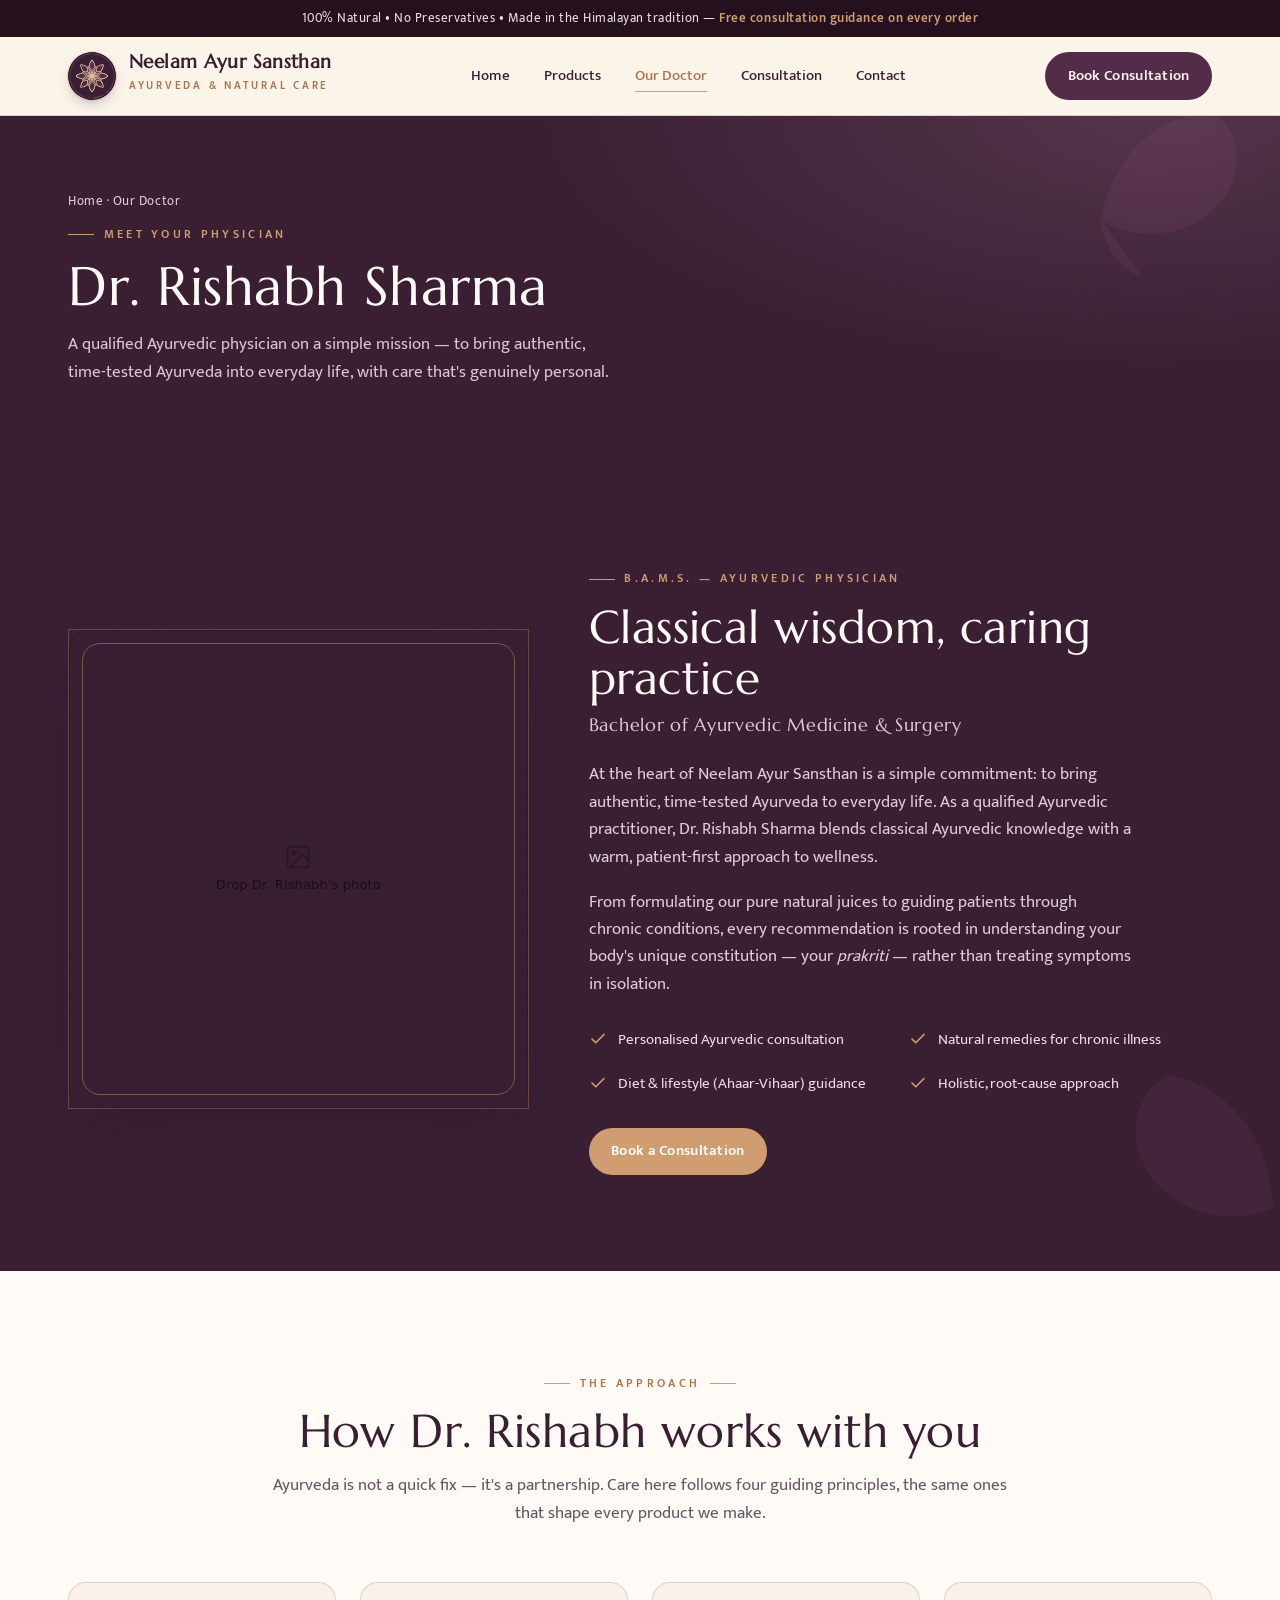
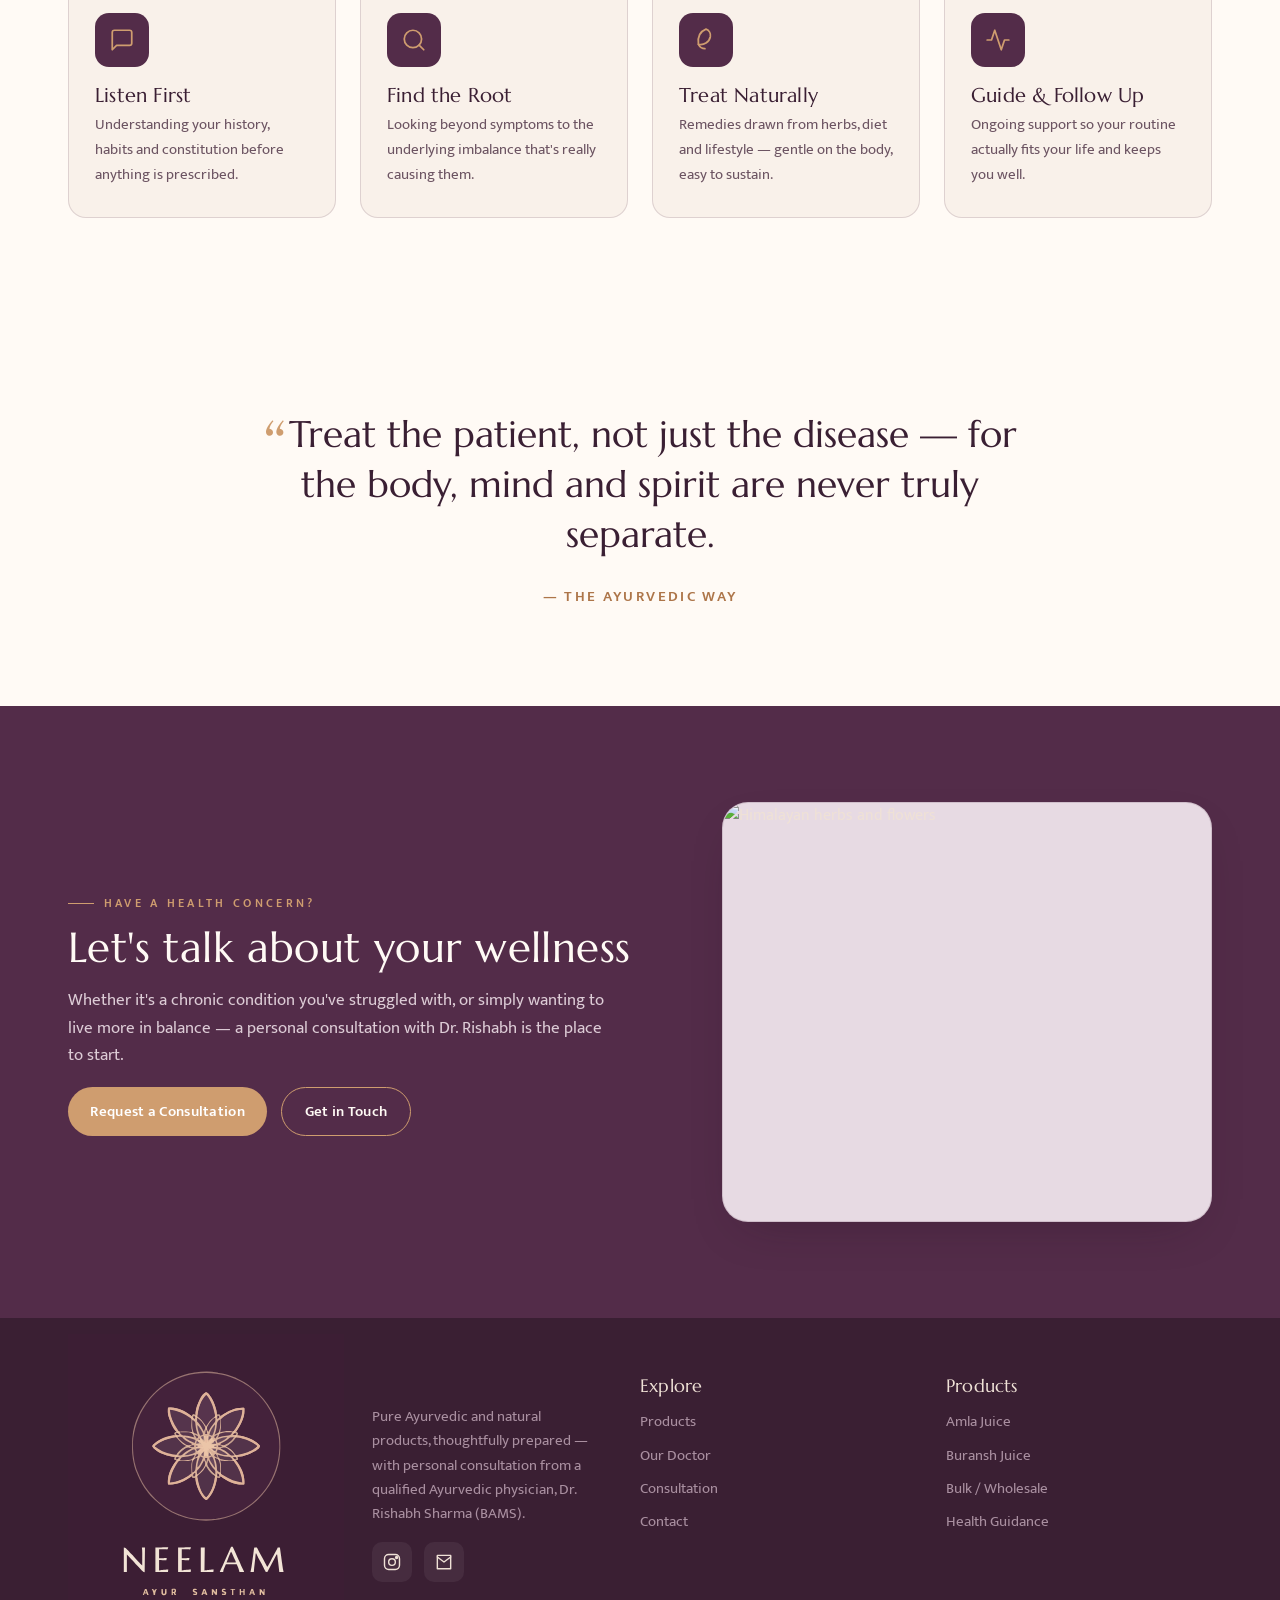
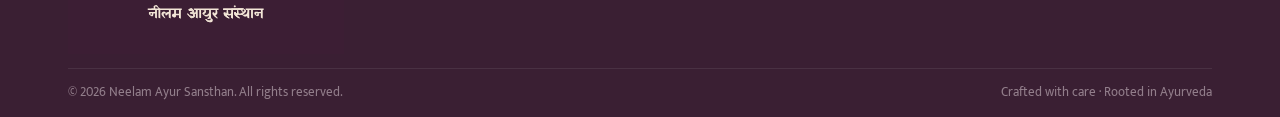
==== about.html @ ed8f5cf4 "Add Products, Our Doctor, Consultation, and Contact pages Build out the four remaining inner pages t" ====
<!DOCTYPE html>
<html lang="en">
<head>
<meta charset="UTF-8" />
<meta name="viewport" content="width=device-width, initial-scale=1.0" />
<title>Our Doctor — Dr. Rishabh Sharma (BAMS) | Neelam Ayur Sansthan</title>
<meta name="description" content="Meet Dr. Rishabh Sharma, BAMS-qualified Ayurvedic physician behind Neelam Ayur Sansthan — classical Ayurvedic wisdom with a caring, personal approach to wellness." />
<link rel="preconnect" href="https://fonts.googleapis.com" />
<link rel="preconnect" href="https://fonts.gstatic.com" crossorigin />
<link href="https://fonts.googleapis.com/css2?family=Marcellus&family=Mukta:wght@300;400;500;600;700&family=Yatra+One&display=swap" rel="stylesheet" />
<link rel="icon" type="image/svg+xml" href="assets/neelam-plum-logo-circular.svg" />
<meta name="theme-color" content="#3a1f33" />
<link rel="stylesheet" href="styles.css" />
</head>
<body>

<div class="topbar">100% Natural • No Preservatives • Made in the Himalayan tradition — <b>Free consultation guidance on every order</b></div>

<header id="header">
  <div class="wrap nav">
    <a href="index.html" class="brand">
      <span class="brandmark" aria-hidden="true">
        <img src="assets/neelam-plum-logo-circular.svg" alt="" width="48" height="48" />
      </span>
      <span class="brand-txt"><b>Neelam Ayur Sansthan</b><span>Ayurveda &amp; Natural Care</span></span>
    </a>
    <nav class="links">
      <a href="index.html">Home</a>
      <a href="products.html">Products</a>
      <a href="about.html" class="active">Our Doctor</a>
      <a href="consultation.html">Consultation</a>
      <a href="contact.html">Contact</a>
    </nav>
    <a class="btn btn-primary" href="consultation.html">Book Consultation</a>
    <button class="nav-toggle" aria-label="Menu">
      <svg width="26" height="26" viewBox="0 0 24 24" fill="none" stroke="currentColor" stroke-width="2"><path d="M3 6h18M3 12h18M3 18h18"/></svg>
    </button>
  </div>
</header>

<!-- page hero -->
<section class="page-hero">
  <svg class="leaf-deco leaf-1" viewBox="0 0 24 24" fill="currentColor"><path d="M12 2C7 4 4 9 5 16c5 1 10-2 11-7 .5-3-1-6-4-7zM5 16c1 2 3 4 6 4"/></svg>
  <div class="wrap">
    <div class="inner">
      <div class="crumb"><a href="index.html">Home</a> · Our Doctor</div>
      <span class="eyebrow light">Meet Your Physician</span>
      <h1>Dr. Rishabh Sharma</h1>
      <p>A qualified Ayurvedic physician on a simple mission — to bring authentic, time-tested Ayurveda into everyday life, with care that's genuinely personal.</p>
    </div>
  </div>
</section>

<!-- doctor profile -->
<section class="block about">
  <svg class="leaf-deco leaf-2" viewBox="0 0 24 24" fill="currentColor" style="bottom:-40px;right:-40px;left:auto;width:260px"><path d="M12 2C7 4 4 9 5 16c5 1 10-2 11-7 .5-3-1-6-4-7z"/></svg>
  <div class="wrap about-grid">
    <div class="about-photo reveal">
      <image-slot id="doc-img" shape="rounded" radius="18" placeholder="Drop Dr. Rishabh's photo"></image-slot>
      <span class="frame"></span>
    </div>
    <div class="about-copy reveal">
      <span class="eyebrow">B.A.M.S. — Ayurvedic Physician</span>
      <h2>Classical wisdom, caring practice</h2>
      <div class="credential">Bachelor of Ayurvedic Medicine &amp; Surgery</div>
      <p>At the heart of Neelam Ayur Sansthan is a simple commitment: to bring authentic, time-tested Ayurveda to everyday life. As a qualified Ayurvedic practitioner, Dr. Rishabh Sharma blends classical Ayurvedic knowledge with a warm, patient-first approach to wellness.</p>
      <p>From formulating our pure natural juices to guiding patients through chronic conditions, every recommendation is rooted in understanding your body's unique constitution — your <em style="font-style:italic;color:var(--mauve-soft)">prakriti</em> — rather than treating symptoms in isolation.</p>
      <ul class="about-points">
        <li><svg width="18" height="18" viewBox="0 0 24 24" fill="none" stroke="currentColor" stroke-width="2.2" stroke-linecap="round" stroke-linejoin="round"><path d="M20 6L9 17l-5-5"/></svg> Personalised Ayurvedic consultation</li>
        <li><svg width="18" height="18" viewBox="0 0 24 24" fill="none" stroke="currentColor" stroke-width="2.2" stroke-linecap="round" stroke-linejoin="round"><path d="M20 6L9 17l-5-5"/></svg> Natural remedies for chronic illness</li>
        <li><svg width="18" height="18" viewBox="0 0 24 24" fill="none" stroke="currentColor" stroke-width="2.2" stroke-linecap="round" stroke-linejoin="round"><path d="M20 6L9 17l-5-5"/></svg> Diet &amp; lifestyle (Ahaar-Vihaar) guidance</li>
        <li><svg width="18" height="18" viewBox="0 0 24 24" fill="none" stroke="currentColor" stroke-width="2.2" stroke-linecap="round" stroke-linejoin="round"><path d="M20 6L9 17l-5-5"/></svg> Holistic, root-cause approach</li>
      </ul>
      <a href="consultation.html" class="btn btn-gold">Book a Consultation</a>
    </div>
  </div>
</section>

<!-- philosophy -->
<section class="block values reveal">
  <div class="wrap">
    <div class="sec-head center">
      <span class="eyebrow center">The Approach</span>
      <h2>How Dr. Rishabh works with you</h2>
      <p>Ayurveda is not a quick fix — it's a partnership. Care here follows four guiding principles, the same ones that shape every product we make.</p>
    </div>
    <div class="val-grid">
      <div class="val">
        <span class="ic"><svg width="26" height="26" viewBox="0 0 24 24" fill="none" stroke="currentColor" stroke-width="1.6" stroke-linecap="round" stroke-linejoin="round"><path d="M21 15a2 2 0 0 1-2 2H7l-4 4V5a2 2 0 0 1 2-2h14a2 2 0 0 1 2 2z"/></svg></span>
        <h3>Listen First</h3>
        <p>Understanding your history, habits and constitution before anything is prescribed.</p>
      </div>
      <div class="val">
        <span class="ic"><svg width="26" height="26" viewBox="0 0 24 24" fill="none" stroke="currentColor" stroke-width="1.6" stroke-linecap="round" stroke-linejoin="round"><circle cx="11" cy="11" r="8"/><path d="m21 21-4.3-4.3"/></svg></span>
        <h3>Find the Root</h3>
        <p>Looking beyond symptoms to the underlying imbalance that's really causing them.</p>
      </div>
      <div class="val">
        <span class="ic"><svg width="26" height="26" viewBox="0 0 24 24" fill="none" stroke="currentColor" stroke-width="1.6" stroke-linecap="round" stroke-linejoin="round"><path d="M12 2C7 4 4 9 5 16c5 1 10-2 11-7 .5-3-1-6-4-7z"/><path d="M5 16c1 2 3 4 6 4"/></svg></span>
        <h3>Treat Naturally</h3>
        <p>Remedies drawn from herbs, diet and lifestyle — gentle on the body, easy to sustain.</p>
      </div>
      <div class="val">
        <span class="ic"><svg width="26" height="26" viewBox="0 0 24 24" fill="none" stroke="currentColor" stroke-width="1.6" stroke-linecap="round" stroke-linejoin="round"><path d="M22 12h-4l-3 9L9 3l-3 9H2"/></svg></span>
        <h3>Guide &amp; Follow Up</h3>
        <p>Ongoing support so your routine actually fits your life and keeps you well.</p>
      </div>
    </div>
  </div>
</section>

<!-- quote -->
<section class="block quote-sec reveal">
  <div class="wrap">
    <p class="q">Treat the patient, not just the disease — for the body, mind and spirit are never truly separate.</p>
    <div class="by">— The Ayurvedic Way</div>
  </div>
</section>

<!-- cta band -->
<section class="block band">
  <div class="wrap band-grid">
    <div class="reveal">
      <span class="eyebrow">Have a Health Concern?</span>
      <h2>Let's talk about your wellness</h2>
      <p>Whether it's a chronic condition you've struggled with, or simply wanting to live more in balance — a personal consultation with Dr. Rishabh is the place to start.</p>
      <div class="cta-row" style="margin-top:.4rem">
        <a class="btn btn-gold" href="consultation.html">Request a Consultation</a>
        <a class="btn btn-ghost light" href="contact.html">Get in Touch</a>
      </div>
    </div>
    <div class="reveal">
      <div class="media-frame"><img src="https://images.pexels.com/photos/7922881/pexels-photo-7922881.jpeg?auto=compress&cs=tinysrgb&w=1100" alt="Himalayan herbs and flowers" loading="lazy" /></div>
    </div>
  </div>
</section>

<!-- footer -->
<footer>
  <div class="wrap">
    <div class="foot-grid">
      <div class="foot-brand">
        <a href="index.html" class="foot-lockup" aria-label="Neelam Ayur Sansthan — home">
          <img src="assets/neelam-lotus-plum-lockup-centered.svg" alt="Neelam Ayur Sansthan" />
        </a>
        <div class="foot-brand-copy">
          <p>Pure Ayurvedic and natural products, thoughtfully prepared — with personal consultation from a qualified Ayurvedic physician, Dr. Rishabh Sharma (BAMS).</p>
          <div class="socials">
            <a href="https://instagram.com/neelamayursansthan" target="_blank" rel="noopener" aria-label="Instagram"><svg width="20" height="20" viewBox="0 0 24 24" fill="none" stroke="currentColor" stroke-width="1.7"><rect x="3" y="3" width="18" height="18" rx="5"/><circle cx="12" cy="12" r="4"/><circle cx="17.5" cy="6.5" r="1.2" fill="currentColor"/></svg></a>
            <a href="mailto:neelamayursansthan@gmail.com" aria-label="Email"><svg width="20" height="20" viewBox="0 0 24 24" fill="none" stroke="currentColor" stroke-width="1.7" stroke-linecap="round" stroke-linejoin="round"><path d="M4 4h16v16H4z"/><path d="M4 6l8 6 8-6"/></svg></a>
          </div>
        </div>
      </div>
      <div class="foot-col">
        <h4>Explore</h4>
        <a href="products.html">Products</a>
        <a href="about.html">Our Doctor</a>
        <a href="consultation.html">Consultation</a>
        <a href="contact.html">Contact</a>
      </div>
      <div class="foot-col">
        <h4>Products</h4>
        <a href="products.html#amla">Amla Juice</a>
        <a href="products.html#buransh">Buransh Juice</a>
        <a href="contact.html">Bulk / Wholesale</a>
        <a href="consultation.html">Health Guidance</a>
      </div>
    </div>
    <div class="foot-bottom">
      <span>© <span id="yr"></span> Neelam Ayur Sansthan. All rights reserved.</span>
      <span>Crafted with care · Rooted in Ayurveda</span>
    </div>
  </div>
</footer>

<script src="image-slot.js"></script>
<script src="app.js"></script>
</body>
</html>
---- styles.css ----
/* ============================================================
   Neelam Ayur Sansthan — shared stylesheet
   ============================================================ */
:root{
  --plum-900:#25111e;
  --plum-800:#3a1f33;
  --plum-700:#532c49;
  --plum-600:#774465;
  --mauve:#b07f9c;
  --mauve-soft:#e4c8d6;
  --sand:#efe1d6;
  --sand-2:#f9f1ea;
  --cream:#fffaf5;
  --rose:#cf9d6f;
  --rose-deep:#ad7549;
  --copper:#c8824a;
  --green-700:#4f7a52;
  --ink:#33202d;
  --ink-soft:#6c5462;
  --line:rgba(83,44,73,.16);
  --shadow:0 18px 50px -24px rgba(37,17,30,.4);
  --serif:'Marcellus',Georgia,serif;
  --sans:'Mukta',system-ui,sans-serif;
  --deva:'Yatra One',serif;
}
*{box-sizing:border-box;margin:0;padding:0}
html{scroll-behavior:smooth}
body{font-family:var(--sans);color:var(--ink);background:var(--sand-2);line-height:1.65;-webkit-font-smoothing:antialiased;overflow-x:hidden}
h1,h2,h3,h4{font-family:var(--serif);font-weight:400;line-height:1.12;letter-spacing:.01em}
a{color:inherit;text-decoration:none}
img{display:block;max-width:100%}
.wrap{max-width:1200px;margin:0 auto;padding:0 28px}
.eyebrow{font-size:.74rem;letter-spacing:.28em;text-transform:uppercase;font-weight:600;color:var(--rose-deep);display:inline-flex;align-items:center;gap:.6rem}
.eyebrow::before{content:"";width:26px;height:1px;background:var(--rose);display:inline-block}
.eyebrow.center::after{content:"";width:26px;height:1px;background:var(--rose);display:inline-block}
.eyebrow.center{justify-content:center}
.eyebrow.light{color:var(--rose)}

/* ---------- top bar ---------- */
.topbar{background:var(--plum-900);color:#ecdbe4;font-size:.8rem;letter-spacing:.04em;text-align:center;padding:8px 16px}
.topbar b{color:var(--rose);font-weight:600}

/* ---------- nav ---------- */
header{position:sticky;top:0;z-index:50;background:rgba(250,245,233,.82);backdrop-filter:blur(10px);border-bottom:1px solid var(--line);transition:box-shadow .3s,background .3s}
header.scrolled{box-shadow:0 8px 30px -20px rgba(37,17,30,.5);background:rgba(250,245,233,.95)}
.nav{display:flex;align-items:center;justify-content:space-between;height:78px}
.brand{display:flex;align-items:center;gap:13px}
.brandmark{width:48px;height:48px;border-radius:50%;flex:none;overflow:hidden;box-shadow:0 6px 16px -8px rgba(37,17,30,.55),0 0 0 1px rgba(207,157,111,.25)}
.brandmark img{width:100%;height:100%;display:block}
.brand-txt b{font-family:var(--serif);font-size:1.18rem;letter-spacing:.02em;display:block;color:var(--plum-800);line-height:1}
.brand-txt span{font-size:.66rem;letter-spacing:.26em;text-transform:uppercase;color:var(--rose-deep);font-weight:600}
.links{display:flex;align-items:center;gap:34px}
.links a{font-size:.92rem;font-weight:500;color:var(--plum-800);position:relative;padding:4px 0}
.links a::after{content:"";position:absolute;left:0;bottom:0;height:1.5px;width:0;background:var(--rose);transition:width .3s}
.links a:hover::after,.links a.active::after{width:100%}
.links a.active{color:var(--rose-deep)}
.btn{display:inline-flex;align-items:center;gap:.5rem;font-family:var(--sans);font-weight:600;font-size:.92rem;padding:.72rem 1.4rem;border-radius:40px;cursor:pointer;border:none;transition:transform .2s,box-shadow .2s,background .2s;letter-spacing:.02em}
.btn-primary{background:var(--plum-700);color:var(--sand-2)}
.btn-primary:hover{background:var(--plum-800);transform:translateY(-2px);box-shadow:var(--shadow)}
.btn-gold{background:var(--rose);color:#fff}
.btn-gold:hover{background:var(--rose-deep);transform:translateY(-2px);box-shadow:var(--shadow)}
.btn-ghost{background:transparent;border:1.5px solid var(--plum-700);color:var(--plum-800)}
.btn-ghost:hover{background:var(--plum-700);color:var(--sand-2)}
.btn-ghost.light{border-color:var(--rose);color:var(--cream)}
.btn-ghost.light:hover{background:var(--rose);color:var(--plum-900)}
.nav-toggle{display:none;background:none;border:none;cursor:pointer;color:var(--plum-800)}

/* ---------- buttons row ---------- */
.cta-row{display:flex;gap:14px;flex-wrap:wrap}

/* ---------- page hero (inner pages) ---------- */
.page-hero{position:relative;background:var(--plum-800);color:var(--sand);padding:74px 0 80px;overflow:hidden}
.page-hero::after{content:"";position:absolute;inset:0;background:radial-gradient(80% 120% at 90% 0%,rgba(176,127,156,.22),transparent 60%);pointer-events:none}
.page-hero .leaf-deco{color:var(--plum-700);opacity:.5}
.page-hero .inner{position:relative;z-index:2;max-width:46rem}
.page-hero h1{font-size:clamp(2.3rem,4.4vw,3.4rem);color:var(--cream);margin:.7rem 0 .8rem}
.page-hero p{color:#d8c6d2;font-size:1.08rem;max-width:34rem}
.crumb{font-size:.84rem;color:var(--mauve-soft);letter-spacing:.04em;margin-bottom:6px}
.crumb a:hover{color:var(--rose)}

/* ---------- hero (home) ---------- */
.hero{position:relative;padding:70px 0 90px;overflow:hidden;background:radial-gradient(120% 90% at 88% 10%,rgba(176,127,156,.18),transparent 55%),radial-gradient(90% 80% at 0% 100%,rgba(207,157,111,.12),transparent 60%),var(--sand-2)}
.leaf-deco{position:absolute;opacity:.5;pointer-events:none;color:var(--mauve)}
.leaf-1{top:-30px;right:-20px;width:240px;transform:rotate(20deg)}
.leaf-2{bottom:-60px;left:-50px;width:300px;transform:rotate(-12deg) scaleX(-1);opacity:.35}
.hero-grid{display:grid;grid-template-columns:1.05fr .95fr;gap:56px;align-items:center;position:relative;z-index:2}
.hero h1{font-size:clamp(2.6rem,5vw,4.1rem);color:var(--plum-800);margin:.7rem 0 1.1rem}
.hero h1 em{font-style:normal;color:var(--rose-deep)}
.hero p.lead{font-size:1.12rem;color:var(--ink-soft);max-width:30rem;margin-bottom:1.9rem}
.hero-stats{display:flex;gap:34px;margin-top:2.6rem;flex-wrap:wrap}
.hero-stats .s b{font-family:var(--serif);font-size:1.7rem;color:var(--plum-700);display:block;line-height:1}
.hero-stats .s span{font-size:.82rem;color:var(--ink-soft);letter-spacing:.03em}
.hero-visual{position:relative}
.media-frame{width:100%;height:520px;box-shadow:var(--shadow);border:1px solid var(--line);border-radius:26px;overflow:hidden;background:#e7dae3}
.media-frame img{width:100%;height:100%;object-fit:cover}
.hero-badge{position:absolute;left:-26px;bottom:38px;background:var(--cream);border-radius:18px;padding:16px 20px;box-shadow:var(--shadow);display:flex;align-items:center;gap:12px;max-width:240px;border:1px solid var(--line)}
.hero-badge .seal{width:42px;height:42px;border-radius:50%;flex:none;background:var(--plum-700);color:var(--rose);display:grid;place-items:center}
.hero-badge b{font-family:var(--serif);font-size:.98rem;color:var(--plum-800);display:block;line-height:1.1}
.hero-badge span{font-size:.76rem;color:var(--ink-soft)}

/* ---------- marquee ---------- */
.strip{background:var(--plum-800);color:var(--sand);overflow:hidden;padding:15px 0;border-top:3px solid var(--rose)}
.strip-track{display:flex;gap:60px;white-space:nowrap;animation:scroll 28s linear infinite;width:max-content}
.strip-track span{font-family:var(--serif);font-size:1.05rem;letter-spacing:.06em;display:inline-flex;align-items:center;gap:14px}
.strip-track span::before{content:"❋";color:var(--rose)}
@keyframes scroll{to{transform:translateX(-50%)}}

/* ---------- section base ---------- */
section.block{padding:96px 0}
.sec-head{max-width:46rem}
.sec-head.center{margin:0 auto;text-align:center}
.sec-head h2{font-size:clamp(2rem,3.6vw,2.9rem);color:var(--plum-800);margin:.8rem 0 .9rem}
.sec-head p{color:var(--ink-soft);font-size:1.05rem}

/* ---------- values ---------- */
.values{background:var(--cream)}
.val-grid{display:grid;grid-template-columns:repeat(4,1fr);gap:24px;margin-top:54px}
.val{background:var(--sand-2);border:1px solid var(--line);border-radius:18px;padding:30px 26px;transition:transform .3s,box-shadow .3s}
.val:hover{transform:translateY(-6px);box-shadow:var(--shadow)}
.val .ic{width:54px;height:54px;border-radius:14px;background:var(--plum-700);color:var(--rose);display:grid;place-items:center;margin-bottom:18px}
.val h3{font-size:1.22rem;color:var(--plum-800);margin-bottom:.4rem}
.val p{font-size:.94rem;color:var(--ink-soft)}

/* ---------- products ---------- */
.products{background:var(--sand);position:relative}
.prod-grid{display:grid;grid-template-columns:1fr 1fr;gap:34px;margin-top:56px}
.prod{background:var(--cream);border-radius:24px;overflow:hidden;border:1px solid var(--line);box-shadow:0 14px 40px -28px rgba(37,17,30,.45);display:flex;flex-direction:column;transition:transform .35s,box-shadow .35s}
.prod:hover{transform:translateY(-8px);box-shadow:var(--shadow)}
.prod-media{position:relative;height:330px;background:linear-gradient(160deg,#f1e7ef,#e7dae3);overflow:hidden}
.prod-media img{width:100%;height:100%;object-fit:cover;transition:transform .6s}
.prod:hover .prod-media img{transform:scale(1.05)}
.prod-tag{position:absolute;top:18px;left:18px;z-index:3;background:var(--rose);color:#fff;font-size:.72rem;font-weight:700;letter-spacing:.08em;text-transform:uppercase;padding:6px 13px;border-radius:30px}
.prod-body{padding:30px 32px 34px;display:flex;flex-direction:column;flex:1}
.prod-body .hi{font-family:var(--deva);font-size:1.05rem;color:var(--rose-deep);margin-bottom:.2rem}
.prod-body h3{font-size:1.7rem;color:var(--plum-800)}
.prod-body .desc{color:var(--ink-soft);font-size:.98rem;margin:.7rem 0 1.1rem}
.prod-benefits{display:flex;flex-wrap:wrap;gap:8px;margin-bottom:1.4rem}
.chip{font-size:.8rem;background:rgba(176,127,156,.18);color:var(--plum-700);padding:5px 12px;border-radius:30px;font-weight:500}
.prod-foot{margin-top:auto;display:flex;align-items:center;justify-content:space-between;gap:14px;padding-top:18px;border-top:1px solid var(--line)}
.price b{font-family:var(--serif);font-size:1.5rem;color:var(--plum-800)}
.price span{font-size:.84rem;color:var(--ink-soft);display:block;margin-top:-2px}

/* ---------- product detail (products page) ---------- */
.pdetail{display:grid;grid-template-columns:1fr 1fr;gap:54px;align-items:center;padding:70px 0;border-bottom:1px solid var(--line)}
.pdetail:nth-child(even) .pd-media{order:2}
.pd-media{position:relative;border-radius:24px;overflow:hidden;height:460px;box-shadow:var(--shadow);border:1px solid var(--line);background:#e7dae3}
.pd-media img{width:100%;height:100%;object-fit:cover}
.pd-media .pd-price{position:absolute;right:18px;bottom:18px;background:var(--cream);border-radius:16px;padding:12px 18px;box-shadow:var(--shadow);text-align:center}
.pd-media .pd-price b{font-family:var(--serif);font-size:1.4rem;color:var(--plum-800);display:block;line-height:1}
.pd-media .pd-price span{font-size:.76rem;color:var(--ink-soft)}
.pd-copy .hi{font-family:var(--deva);font-size:1.15rem;color:var(--rose-deep);margin-bottom:.2rem}
.pd-copy h2{font-size:clamp(1.9rem,3.4vw,2.6rem);color:var(--plum-800);margin-bottom:.7rem}
.pd-copy p{color:var(--ink-soft);font-size:1.02rem;margin-bottom:1.1rem;max-width:32rem}
.pd-list{display:grid;gap:11px;margin:1.2rem 0 1.8rem}
.pd-list li{list-style:none;display:flex;gap:11px;align-items:flex-start;font-size:.98rem;color:var(--ink)}
.pd-list li svg{flex:none;color:var(--rose-deep);margin-top:3px}
.pd-meta{display:flex;gap:26px;margin:1.2rem 0 1.6rem;flex-wrap:wrap}
.pd-meta .m b{font-family:var(--serif);color:var(--plum-700);font-size:1.05rem;display:block;line-height:1}
.pd-meta .m span{font-size:.82rem;color:var(--ink-soft)}

/* ---------- about doctor ---------- */
.about{background:var(--plum-800);color:var(--sand);position:relative;overflow:hidden}
.about .leaf-deco{color:var(--plum-700);opacity:.4}
.about-grid{display:grid;grid-template-columns:.85fr 1.15fr;gap:60px;align-items:center;position:relative;z-index:2}
.about-photo{position:relative}
.about-photo image-slot,.about-photo .media-frame{width:100%;height:480px;border:1px solid rgba(207,157,111,.3);box-shadow:var(--shadow)}
.about-photo .frame{position:absolute;inset:14px;border:1px solid rgba(207,157,111,.45);border-radius:18px;pointer-events:none}
.about .eyebrow{color:var(--rose)}
.about h2{font-size:clamp(2rem,3.6vw,2.9rem);color:var(--cream);margin:.8rem 0 .4rem}
.about .credential{font-family:var(--serif);color:var(--mauve-soft);font-size:1.1rem;margin-bottom:1.3rem;letter-spacing:.04em}
.about p{color:#ddccd6;font-size:1.04rem;margin-bottom:1.1rem;max-width:34rem}
.about-points{display:grid;grid-template-columns:1fr 1fr;gap:18px;margin:1.8rem 0 2rem}
.about-points li{list-style:none;display:flex;gap:11px;align-items:flex-start;font-size:.96rem;color:#ecdbe4}
.about-points li svg{flex:none;color:var(--rose);margin-top:3px}

/* ---------- consultation ---------- */
.consult{background:var(--sand-2)}
.consult-grid{display:grid;grid-template-columns:1.1fr .9fr;gap:56px;align-items:center}
.ail-grid{display:grid;grid-template-columns:1fr 1fr;gap:14px;margin-top:34px}
.ail{display:flex;align-items:center;gap:13px;background:var(--cream);border:1px solid var(--line);border-radius:14px;padding:15px 18px;transition:border-color .3s,transform .3s}
.ail:hover{border-color:var(--rose);transform:translateX(4px)}
.ail .ai{width:40px;height:40px;border-radius:10px;background:rgba(176,127,156,.2);color:var(--plum-700);display:grid;place-items:center;flex:none}
.ail b{font-size:.98rem;color:var(--plum-800);font-weight:600}
.consult-card{background:var(--plum-800);color:var(--sand);border-radius:24px;padding:42px 40px;box-shadow:var(--shadow);position:relative;overflow:hidden}
.consult-card h3{font-size:1.8rem;color:var(--cream);margin-bottom:.5rem}
.consult-card p{color:#d8c6d2;font-size:.98rem;margin-bottom:1.6rem}
.consult-card .step{display:flex;gap:14px;align-items:flex-start;margin-bottom:16px}
.consult-card .step .n{width:30px;height:30px;border-radius:50%;background:var(--rose);color:var(--plum-900);font-weight:700;display:grid;place-items:center;flex:none;font-size:.9rem}
.consult-card .step b{display:block;color:var(--cream);font-size:1rem}
.consult-card .step span{font-size:.88rem;color:#cbb6c4}
.consult-card .btn{width:100%;justify-content:center;margin-top:10px}

/* ---------- quote ---------- */
.quote-sec{background:var(--cream);text-align:center}
.quote-sec .q{font-family:var(--serif);font-size:clamp(1.5rem,3vw,2.3rem);color:var(--plum-800);max-width:50rem;margin:0 auto;line-height:1.35}
.quote-sec .q::before{content:"\201C";color:var(--rose);font-size:2em;line-height:0;vertical-align:-.35em;margin-right:.05em}
.quote-sec .by{margin-top:26px;font-size:.92rem;letter-spacing:.16em;text-transform:uppercase;color:var(--rose-deep);font-weight:600}

/* ---------- steps (consultation page) ---------- */
.steps-grid{display:grid;grid-template-columns:repeat(4,1fr);gap:24px;margin-top:54px}
.step-card{background:var(--cream);border:1px solid var(--line);border-radius:18px;padding:30px 26px;position:relative;transition:transform .3s,box-shadow .3s}
.step-card:hover{transform:translateY(-6px);box-shadow:var(--shadow)}
.step-card .num{font-family:var(--serif);font-size:2.4rem;color:var(--mauve-soft);line-height:1;margin-bottom:12px}
.step-card h3{font-size:1.2rem;color:var(--plum-800);margin-bottom:.4rem}
.step-card p{font-size:.92rem;color:var(--ink-soft)}

/* ---------- info band ---------- */
.band{background:var(--plum-700);color:var(--sand)}
.band-grid{display:grid;grid-template-columns:1.1fr .9fr;gap:56px;align-items:center}
.band .media-frame{height:420px}
.band h2{font-size:clamp(1.9rem,3.4vw,2.6rem);color:var(--cream);margin:.7rem 0 1rem}
.band p{color:#ddccd6;font-size:1.04rem;margin-bottom:1.1rem;max-width:34rem}
.band .eyebrow{color:var(--rose)}

/* ---------- contact ---------- */
.contact{background:var(--plum-900);color:var(--sand)}
.contact-grid{display:grid;grid-template-columns:1fr 1fr;gap:60px}
.contact .eyebrow{color:var(--rose)}
.contact h2{font-size:clamp(2rem,3.6vw,2.8rem);color:var(--cream);margin:.7rem 0 1rem}
.contact p.lead{color:#d6c4d0;font-size:1.05rem;max-width:30rem;margin-bottom:2rem}
.c-row{display:flex;align-items:center;gap:16px;margin-bottom:18px}
.c-row .ci{width:48px;height:48px;border-radius:12px;background:rgba(207,157,111,.16);color:var(--rose);display:grid;place-items:center;flex:none}
.c-row b{display:block;color:var(--cream);font-size:1.02rem}
.c-row a,.c-row span{color:#d6c4d0;font-size:.95rem}
.c-row a:hover{color:var(--rose)}
form.enquiry{background:rgba(255,253,246,.05);border:1px solid rgba(207,157,111,.2);border-radius:22px;padding:34px 32px}
form.enquiry label{display:block;font-size:.82rem;letter-spacing:.04em;color:var(--mauve-soft);margin-bottom:6px;font-weight:500}
form.enquiry .field{margin-bottom:18px}
form.enquiry input,form.enquiry select,form.enquiry textarea{width:100%;background:rgba(255,253,246,.07);border:1px solid rgba(207,157,111,.25);border-radius:11px;padding:12px 14px;color:var(--cream);font-family:var(--sans);font-size:.95rem;transition:border-color .25s}
form.enquiry input::placeholder,form.enquiry textarea::placeholder{color:#a892a0}
form.enquiry input:focus,form.enquiry select:focus,form.enquiry textarea:focus{outline:none;border-color:var(--rose)}
form.enquiry select option{color:#222}
form.enquiry .btn{width:100%;justify-content:center;margin-top:6px}

/* ---------- footer ---------- */
footer{background:var(--plum-800);color:#b59fac;padding:16px 0 14px}
.foot-grid{display:grid;grid-template-columns:2fr 1fr 1fr;gap:40px;padding-bottom:14px;border-bottom:1px solid rgba(255,255,255,.08)}
.foot-brand .brand-txt b{color:var(--cream)}
.foot-brand{display:flex;align-items:center;gap:28px;flex-wrap:wrap}
.foot-lockup{flex:none;display:block;margin:0}
.foot-lockup img{width:auto;height:320px;max-width:100%;display:block}
.foot-brand-copy{flex:1;min-width:180px}
.foot-brand-copy p{margin:0;font-size:.92rem;max-width:30rem;color:#a98fa0}
.foot-col{margin-top:43px}
.foot-col h4{font-family:var(--serif);color:var(--sand);font-size:1.1rem;margin-bottom:14px}
.foot-col a{display:block;font-size:.92rem;margin-bottom:9px;color:#a98fa0;transition:color .2s}
.foot-col a:hover{color:var(--rose)}
.socials{display:flex;gap:12px;margin-top:16px}
.socials a{width:40px;height:40px;border-radius:10px;background:rgba(255,255,255,.06);display:grid;place-items:center;color:var(--sand);transition:background .25s,color .25s}
.socials a:hover{background:var(--rose);color:var(--plum-900)}
.foot-bottom{padding-top:12px;display:flex;justify-content:space-between;flex-wrap:wrap;gap:10px;font-size:.84rem;color:#927e8b}

/* ---------- reveal ---------- */
.reveal{opacity:0;transform:translateY(26px);transition:opacity .7s ease,transform .7s ease}
.reveal.in{opacity:1;transform:none}

/* ---------- modal ---------- */
.modal-bg{position:fixed;inset:0;background:rgba(37,17,30,.6);backdrop-filter:blur(4px);z-index:100;display:none;align-items:center;justify-content:center;padding:20px}
.modal-bg.open{display:flex}
.modal{background:var(--cream);border-radius:22px;max-width:440px;width:100%;padding:38px 36px;box-shadow:var(--shadow);position:relative;text-align:center}
.modal .seal{width:62px;height:62px;border-radius:50%;background:var(--plum-700);color:var(--rose);display:grid;place-items:center;margin:0 auto 18px}
.modal h3{font-size:1.7rem;color:var(--plum-800);margin-bottom:.5rem}
.modal p{color:var(--ink-soft);font-size:.98rem;margin-bottom:1.4rem}
.modal .opts{display:flex;flex-direction:column;gap:11px}
.modal .close{position:absolute;top:16px;right:18px;background:none;border:none;font-size:1.4rem;color:var(--ink-soft);cursor:pointer;line-height:1}

/* ---------- responsive ---------- */
@media(max-width:900px){
  .links{display:none;position:absolute;top:78px;left:0;right:0;flex-direction:column;background:var(--cream);padding:18px 28px;gap:18px;border-bottom:1px solid var(--line);box-shadow:var(--shadow)}
  .links.open{display:flex}
  .nav-toggle{display:block}
  .hero-grid,.about-grid,.consult-grid,.contact-grid,.pdetail,.band-grid{grid-template-columns:1fr;gap:40px}
  .pdetail:nth-child(even) .pd-media{order:0}
  .val-grid,.steps-grid{grid-template-columns:1fr 1fr}
  .prod-grid{grid-template-columns:1fr}
  .about-points{grid-template-columns:1fr}
  .foot-grid{grid-template-columns:1fr 1fr}
  .foot-col{margin-top:0}
  .media-frame{height:400px}
  .ail-grid{grid-template-columns:1fr}
}
@media(max-width:560px){
  .val-grid,.steps-grid,.foot-grid{grid-template-columns:1fr}
  .hero-stats{gap:22px}
  section.block{padding:70px 0}
}
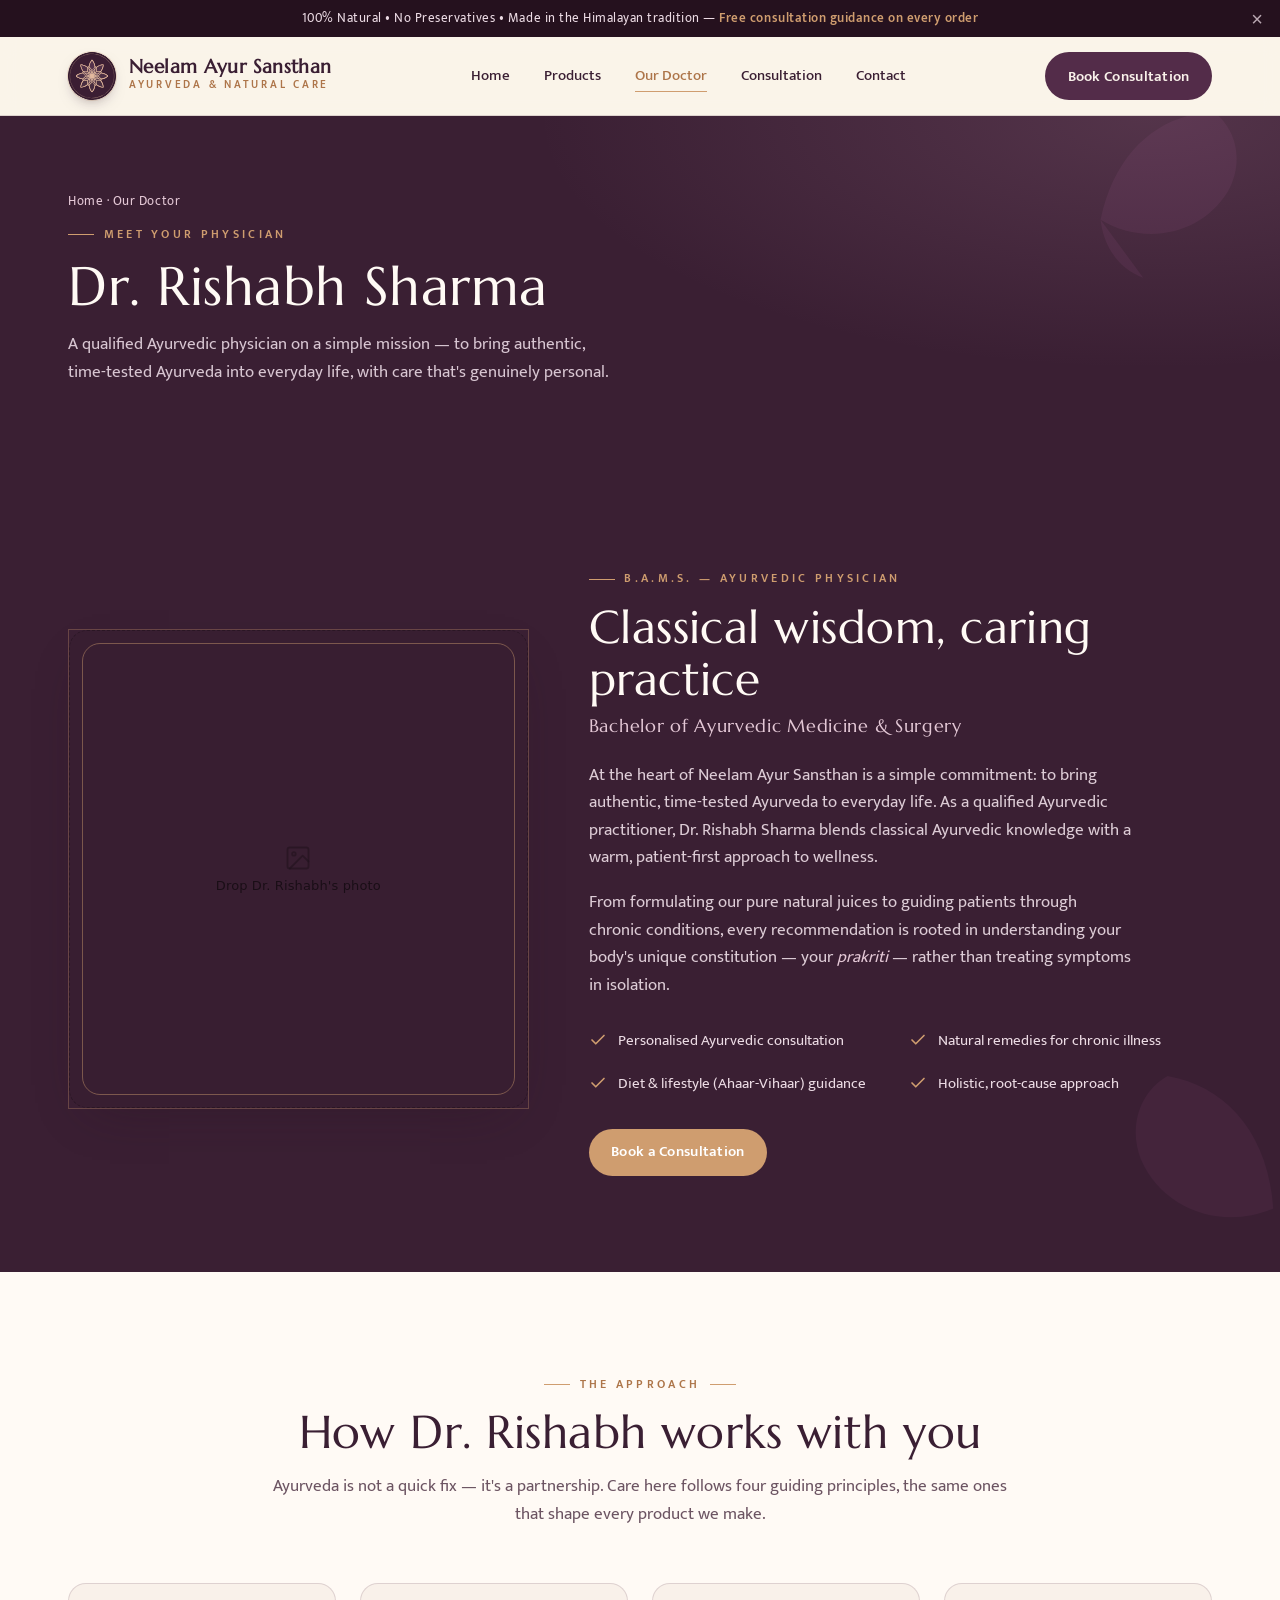
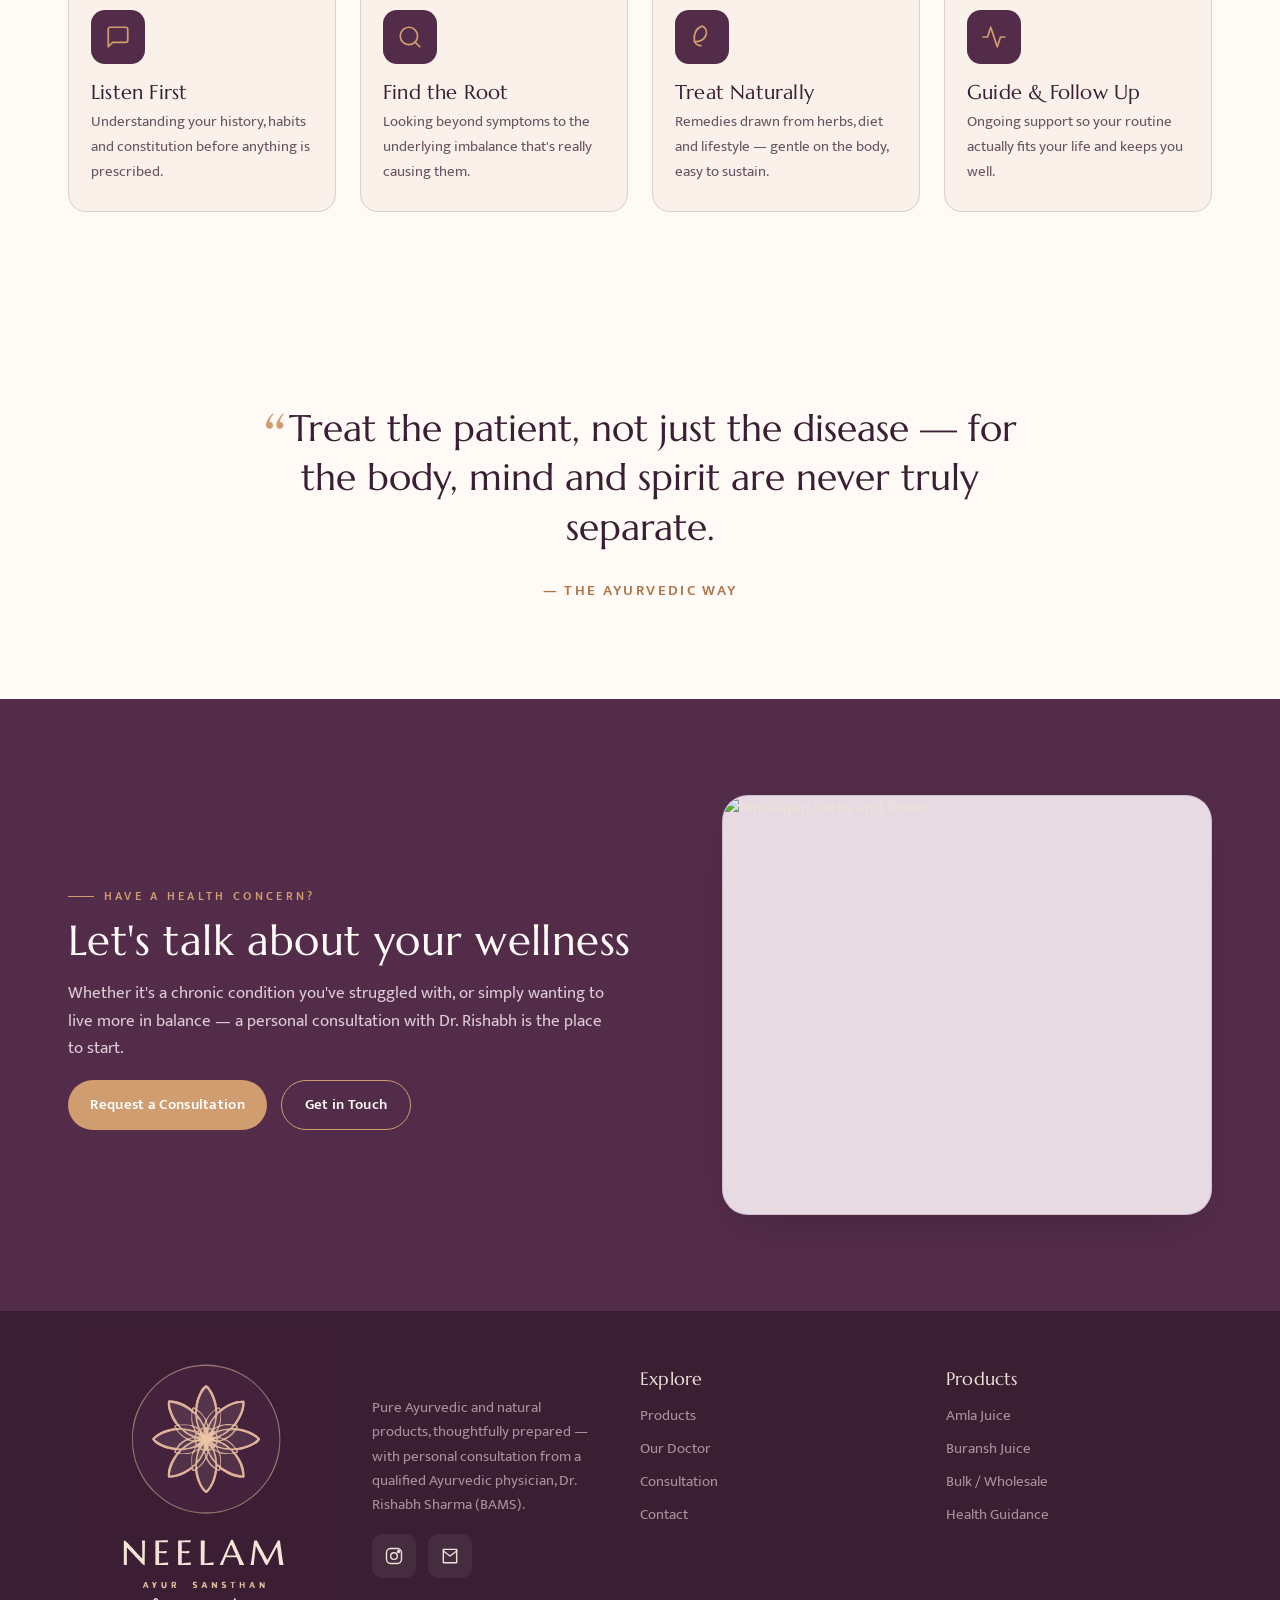
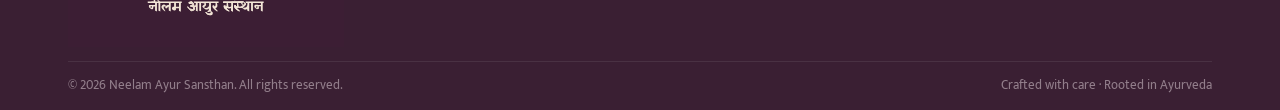
==== commit 8f907e01: "Add a dismiss button to the announcement top bar The top "100% Natural…" bar now has a small × at th" ====
--- a/about.html
+++ b/about.html
@@ -14,7 +14,7 @@
 </head>
 <body>
 
-<div class="topbar">100% Natural • No Preservatives • Made in the Himalayan tradition — <b>Free consultation guidance on every order</b></div>
+<div class="topbar" id="topbar">100% Natural • No Preservatives • Made in the Himalayan tradition — <b>Free consultation guidance on every order</b><button class="topbar-close" type="button" aria-label="Dismiss this message" onclick="closeTopbar()">&times;</button></div>
 
 <header id="header">
   <div class="wrap nav">
--- a/styles.css
+++ b/styles.css
@@ -1,5 +1,8 @@
 /* ============================================================
    Neelam Ayur Sansthan — shared stylesheet
+   Mobile-first: base rules target small screens; min-width
+   media queries layer up to tablet (640/768px) and desktop
+   (1024px). No horizontal scroll at any width.
    ============================================================ */
 :root{
   --plum-900:#25111e;
@@ -24,12 +27,14 @@
   --deva:'Yatra One',serif;
 }
 *{box-sizing:border-box;margin:0;padding:0}
-html{scroll-behavior:smooth}
+/* scroll-padding keeps in-page anchors clear of the sticky header */
+html{scroll-behavior:smooth;scroll-padding-top:90px}
 body{font-family:var(--sans);color:var(--ink);background:var(--sand-2);line-height:1.65;-webkit-font-smoothing:antialiased;overflow-x:hidden}
 h1,h2,h3,h4{font-family:var(--serif);font-weight:400;line-height:1.12;letter-spacing:.01em}
 a{color:inherit;text-decoration:none}
 img{display:block;max-width:100%}
-.wrap{max-width:1200px;margin:0 auto;padding:0 28px}
+/* fluid gutter — grows with viewport */
+.wrap{max-width:1200px;margin:0 auto;padding:0 18px}
 .eyebrow{font-size:.74rem;letter-spacing:.28em;text-transform:uppercase;font-weight:600;color:var(--rose-deep);display:inline-flex;align-items:center;gap:.6rem}
 .eyebrow::before{content:"";width:26px;height:1px;background:var(--rose);display:inline-block}
 .eyebrow.center::after{content:"";width:26px;height:1px;background:var(--rose);display:inline-block}
@@ -37,24 +42,30 @@
 .eyebrow.light{color:var(--rose)}
 
 /* ---------- top bar ---------- */
-.topbar{background:var(--plum-900);color:#ecdbe4;font-size:.8rem;letter-spacing:.04em;text-align:center;padding:8px 16px}
+.topbar{position:relative;background:var(--plum-900);color:#ecdbe4;font-size:.8rem;letter-spacing:.04em;text-align:center;padding:8px 40px}
 .topbar b{color:var(--rose);font-weight:600}
+.topbar-close{position:absolute;top:50%;right:8px;transform:translateY(-50%);width:30px;height:30px;display:grid;place-items:center;background:none;border:none;border-radius:50%;color:#ecdbe4;font-size:1.25rem;line-height:1;cursor:pointer;opacity:.75;transition:opacity .2s,background .2s}
+.topbar-close:hover{opacity:1;background:rgba(255,255,255,.12)}
 
 /* ---------- nav ---------- */
 header{position:sticky;top:0;z-index:50;background:rgba(250,245,233,.82);backdrop-filter:blur(10px);border-bottom:1px solid var(--line);transition:box-shadow .3s,background .3s}
 header.scrolled{box-shadow:0 8px 30px -20px rgba(37,17,30,.5);background:rgba(250,245,233,.95)}
-.nav{display:flex;align-items:center;justify-content:space-between;height:78px}
-.brand{display:flex;align-items:center;gap:13px}
-.brandmark{width:48px;height:48px;border-radius:50%;flex:none;overflow:hidden;box-shadow:0 6px 16px -8px rgba(37,17,30,.55),0 0 0 1px rgba(207,157,111,.25)}
+.nav{display:flex;align-items:center;justify-content:space-between;gap:10px;height:72px}
+/* brand flexes to fill the row; its text ellipsizes before anything overflows */
+.brand{display:flex;align-items:center;gap:10px;min-width:0;flex:1 1 auto}
+.brandmark{width:44px;height:44px;border-radius:50%;flex:none;overflow:hidden;box-shadow:0 6px 16px -8px rgba(37,17,30,.55),0 0 0 1px rgba(207,157,111,.25)}
 .brandmark img{width:100%;height:100%;display:block}
-.brand-txt b{font-family:var(--serif);font-size:1.18rem;letter-spacing:.02em;display:block;color:var(--plum-800);line-height:1}
-.brand-txt span{font-size:.66rem;letter-spacing:.26em;text-transform:uppercase;color:var(--rose-deep);font-weight:600}
-.links{display:flex;align-items:center;gap:34px}
-.links a{font-size:.92rem;font-weight:500;color:var(--plum-800);position:relative;padding:4px 0}
-.links a::after{content:"";position:absolute;left:0;bottom:0;height:1.5px;width:0;background:var(--rose);transition:width .3s}
-.links a:hover::after,.links a.active::after{width:100%}
+.brand-txt{min-width:0;overflow:hidden}
+.brand-txt b{font-family:var(--serif);font-size:1rem;letter-spacing:.02em;display:block;color:var(--plum-800);line-height:1;white-space:nowrap;overflow:hidden;text-overflow:ellipsis}
+.brand-txt span{display:block;font-size:.6rem;letter-spacing:.22em;text-transform:uppercase;color:var(--rose-deep);font-weight:600;white-space:nowrap;overflow:hidden;text-overflow:ellipsis}
+/* mobile: nav links live in a dropdown panel toggled by the hamburger */
+.links{display:none;position:absolute;top:100%;left:0;right:0;flex-direction:column;background:var(--cream);padding:8px 18px 14px;gap:2px;border-bottom:1px solid var(--line);box-shadow:var(--shadow)}
+.links.open{display:flex}
+.links a{font-size:1rem;font-weight:500;color:var(--plum-800);position:relative;padding:12px 2px}
+.links a::after{content:"";position:absolute;left:2px;bottom:6px;height:1.5px;width:0;background:var(--rose);transition:width .3s}
+.links a:hover::after,.links a.active::after{width:24px}
 .links a.active{color:var(--rose-deep)}
-.btn{display:inline-flex;align-items:center;gap:.5rem;font-family:var(--sans);font-weight:600;font-size:.92rem;padding:.72rem 1.4rem;border-radius:40px;cursor:pointer;border:none;transition:transform .2s,box-shadow .2s,background .2s;letter-spacing:.02em}
+.btn{display:inline-flex;align-items:center;gap:.5rem;font-family:var(--sans);font-weight:600;font-size:.92rem;padding:.72rem 1.4rem;border-radius:40px;cursor:pointer;border:none;transition:transform .2s,box-shadow .2s,background .2s;letter-spacing:.02em;min-height:44px;justify-content:center}
 .btn-primary{background:var(--plum-700);color:var(--sand-2)}
 .btn-primary:hover{background:var(--plum-800);transform:translateY(-2px);box-shadow:var(--shadow)}
 .btn-gold{background:var(--rose);color:#fff}
@@ -63,37 +74,42 @@
 .btn-ghost:hover{background:var(--plum-700);color:var(--sand-2)}
 .btn-ghost.light{border-color:var(--rose);color:var(--cream)}
 .btn-ghost.light:hover{background:var(--rose);color:var(--plum-900)}
-.nav-toggle{display:none;background:none;border:none;cursor:pointer;color:var(--plum-800)}
+/* header CTA stays visible at every width. On phones it sizes to min-content so
+   its two-word label wraps to two lines (one word each) — the narrowest the button
+   can be, leaving the brand name room to show in full. Full size from 640px up. */
+.nav .btn-primary{flex:none;white-space:normal;width:min-content;text-align:center;line-height:1.15;padding:.45rem .8rem;font-size:.82rem}
+/* hamburger — 44px tap target, nudged to align the icon with the gutter */
+.nav-toggle{display:grid;place-items:center;width:44px;height:44px;margin-right:-8px;background:none;border:none;cursor:pointer;color:var(--plum-800)}
 
 /* ---------- buttons row ---------- */
 .cta-row{display:flex;gap:14px;flex-wrap:wrap}
 
 /* ---------- page hero (inner pages) ---------- */
-.page-hero{position:relative;background:var(--plum-800);color:var(--sand);padding:74px 0 80px;overflow:hidden}
+.page-hero{position:relative;background:var(--plum-800);color:var(--sand);padding:52px 0 56px;overflow:hidden}
 .page-hero::after{content:"";position:absolute;inset:0;background:radial-gradient(80% 120% at 90% 0%,rgba(176,127,156,.22),transparent 60%);pointer-events:none}
 .page-hero .leaf-deco{color:var(--plum-700);opacity:.5}
 .page-hero .inner{position:relative;z-index:2;max-width:46rem}
-.page-hero h1{font-size:clamp(2.3rem,4.4vw,3.4rem);color:var(--cream);margin:.7rem 0 .8rem}
-.page-hero p{color:#d8c6d2;font-size:1.08rem;max-width:34rem}
+.page-hero h1{font-size:clamp(2.1rem,4.4vw,3.4rem);color:var(--cream);margin:.7rem 0 .8rem}
+.page-hero p{color:#d8c6d2;font-size:1.04rem;max-width:34rem}
 .crumb{font-size:.84rem;color:var(--mauve-soft);letter-spacing:.04em;margin-bottom:6px}
 .crumb a:hover{color:var(--rose)}
 
 /* ---------- hero (home) ---------- */
-.hero{position:relative;padding:70px 0 90px;overflow:hidden;background:radial-gradient(120% 90% at 88% 10%,rgba(176,127,156,.18),transparent 55%),radial-gradient(90% 80% at 0% 100%,rgba(207,157,111,.12),transparent 60%),var(--sand-2)}
+.hero{position:relative;padding:44px 0 54px;overflow:hidden;background:radial-gradient(120% 90% at 88% 10%,rgba(176,127,156,.18),transparent 55%),radial-gradient(90% 80% at 0% 100%,rgba(207,157,111,.12),transparent 60%),var(--sand-2)}
 .leaf-deco{position:absolute;opacity:.5;pointer-events:none;color:var(--mauve)}
-.leaf-1{top:-30px;right:-20px;width:240px;transform:rotate(20deg)}
-.leaf-2{bottom:-60px;left:-50px;width:300px;transform:rotate(-12deg) scaleX(-1);opacity:.35}
-.hero-grid{display:grid;grid-template-columns:1.05fr .95fr;gap:56px;align-items:center;position:relative;z-index:2}
-.hero h1{font-size:clamp(2.6rem,5vw,4.1rem);color:var(--plum-800);margin:.7rem 0 1.1rem}
+.leaf-1{top:-30px;right:-20px;width:160px;transform:rotate(20deg)}
+.leaf-2{bottom:-60px;left:-50px;width:200px;transform:rotate(-12deg) scaleX(-1);opacity:.35}
+.hero-grid{display:grid;grid-template-columns:1fr;gap:36px;align-items:center;position:relative;z-index:2}
+.hero h1{font-size:clamp(2.3rem,7vw,4.1rem);color:var(--plum-800);margin:.7rem 0 1.1rem}
 .hero h1 em{font-style:normal;color:var(--rose-deep)}
-.hero p.lead{font-size:1.12rem;color:var(--ink-soft);max-width:30rem;margin-bottom:1.9rem}
-.hero-stats{display:flex;gap:34px;margin-top:2.6rem;flex-wrap:wrap}
+.hero p.lead{font-size:1.08rem;color:var(--ink-soft);max-width:30rem;margin-bottom:1.9rem}
+.hero-stats{display:flex;gap:22px;margin-top:2.2rem;flex-wrap:wrap}
 .hero-stats .s b{font-family:var(--serif);font-size:1.7rem;color:var(--plum-700);display:block;line-height:1}
 .hero-stats .s span{font-size:.82rem;color:var(--ink-soft);letter-spacing:.03em}
 .hero-visual{position:relative}
-.media-frame{width:100%;height:520px;box-shadow:var(--shadow);border:1px solid var(--line);border-radius:26px;overflow:hidden;background:#e7dae3}
+.media-frame{width:100%;height:320px;box-shadow:var(--shadow);border:1px solid var(--line);border-radius:26px;overflow:hidden;background:#e7dae3}
 .media-frame img{width:100%;height:100%;object-fit:cover}
-.hero-badge{position:absolute;left:-26px;bottom:38px;background:var(--cream);border-radius:18px;padding:16px 20px;box-shadow:var(--shadow);display:flex;align-items:center;gap:12px;max-width:240px;border:1px solid var(--line)}
+.hero-badge{position:absolute;left:16px;right:auto;bottom:16px;background:var(--cream);border-radius:18px;padding:14px 18px;box-shadow:var(--shadow);display:flex;align-items:center;gap:12px;max-width:240px;border:1px solid var(--line)}
 .hero-badge .seal{width:42px;height:42px;border-radius:50%;flex:none;background:var(--plum-700);color:var(--rose);display:grid;place-items:center}
 .hero-badge b{font-family:var(--serif);font-size:.98rem;color:var(--plum-800);display:block;line-height:1.1}
 .hero-badge span{font-size:.76rem;color:var(--ink-soft)}
@@ -106,16 +122,16 @@
 @keyframes scroll{to{transform:translateX(-50%)}}
 
 /* ---------- section base ---------- */
-section.block{padding:96px 0}
+section.block{padding:56px 0}
 .sec-head{max-width:46rem}
 .sec-head.center{margin:0 auto;text-align:center}
-.sec-head h2{font-size:clamp(2rem,3.6vw,2.9rem);color:var(--plum-800);margin:.8rem 0 .9rem}
-.sec-head p{color:var(--ink-soft);font-size:1.05rem}
+.sec-head h2{font-size:clamp(1.8rem,5.2vw,2.9rem);color:var(--plum-800);margin:.8rem 0 .9rem}
+.sec-head p{color:var(--ink-soft);font-size:1.02rem}
 
 /* ---------- values ---------- */
 .values{background:var(--cream)}
-.val-grid{display:grid;grid-template-columns:repeat(4,1fr);gap:24px;margin-top:54px}
-.val{background:var(--sand-2);border:1px solid var(--line);border-radius:18px;padding:30px 26px;transition:transform .3s,box-shadow .3s}
+.val-grid{display:grid;grid-template-columns:1fr;gap:18px;margin-top:32px}
+.val{background:var(--sand-2);border:1px solid var(--line);border-radius:18px;padding:26px 22px;transition:transform .3s,box-shadow .3s}
 .val:hover{transform:translateY(-6px);box-shadow:var(--shadow)}
 .val .ic{width:54px;height:54px;border-radius:14px;background:var(--plum-700);color:var(--rose);display:grid;place-items:center;margin-bottom:18px}
 .val h3{font-size:1.22rem;color:var(--plum-800);margin-bottom:.4rem}
@@ -123,16 +139,16 @@
 
 /* ---------- products ---------- */
 .products{background:var(--sand);position:relative}
-.prod-grid{display:grid;grid-template-columns:1fr 1fr;gap:34px;margin-top:56px}
+.prod-grid{display:grid;grid-template-columns:1fr;gap:24px;margin-top:36px}
 .prod{background:var(--cream);border-radius:24px;overflow:hidden;border:1px solid var(--line);box-shadow:0 14px 40px -28px rgba(37,17,30,.45);display:flex;flex-direction:column;transition:transform .35s,box-shadow .35s}
 .prod:hover{transform:translateY(-8px);box-shadow:var(--shadow)}
-.prod-media{position:relative;height:330px;background:linear-gradient(160deg,#f1e7ef,#e7dae3);overflow:hidden}
+.prod-media{position:relative;height:260px;background:linear-gradient(160deg,#f1e7ef,#e7dae3);overflow:hidden}
 .prod-media img{width:100%;height:100%;object-fit:cover;transition:transform .6s}
 .prod:hover .prod-media img{transform:scale(1.05)}
 .prod-tag{position:absolute;top:18px;left:18px;z-index:3;background:var(--rose);color:#fff;font-size:.72rem;font-weight:700;letter-spacing:.08em;text-transform:uppercase;padding:6px 13px;border-radius:30px}
-.prod-body{padding:30px 32px 34px;display:flex;flex-direction:column;flex:1}
+.prod-body{padding:24px 22px 28px;display:flex;flex-direction:column;flex:1}
 .prod-body .hi{font-family:var(--deva);font-size:1.05rem;color:var(--rose-deep);margin-bottom:.2rem}
-.prod-body h3{font-size:1.7rem;color:var(--plum-800)}
+.prod-body h3{font-size:1.5rem;color:var(--plum-800)}
 .prod-body .desc{color:var(--ink-soft);font-size:.98rem;margin:.7rem 0 1.1rem}
 .prod-benefits{display:flex;flex-wrap:wrap;gap:8px;margin-bottom:1.4rem}
 .chip{font-size:.8rem;background:rgba(176,127,156,.18);color:var(--plum-700);padding:5px 12px;border-radius:30px;font-weight:500}
@@ -141,15 +157,14 @@
 .price span{font-size:.84rem;color:var(--ink-soft);display:block;margin-top:-2px}
 
 /* ---------- product detail (products page) ---------- */
-.pdetail{display:grid;grid-template-columns:1fr 1fr;gap:54px;align-items:center;padding:70px 0;border-bottom:1px solid var(--line)}
-.pdetail:nth-child(even) .pd-media{order:2}
-.pd-media{position:relative;border-radius:24px;overflow:hidden;height:460px;box-shadow:var(--shadow);border:1px solid var(--line);background:#e7dae3}
+.pdetail{display:grid;grid-template-columns:1fr;gap:30px;align-items:center;padding:44px 0;border-bottom:1px solid var(--line)}
+.pd-media{position:relative;border-radius:24px;overflow:hidden;height:300px;box-shadow:var(--shadow);border:1px solid var(--line);background:#e7dae3}
 .pd-media img{width:100%;height:100%;object-fit:cover}
 .pd-media .pd-price{position:absolute;right:18px;bottom:18px;background:var(--cream);border-radius:16px;padding:12px 18px;box-shadow:var(--shadow);text-align:center}
 .pd-media .pd-price b{font-family:var(--serif);font-size:1.4rem;color:var(--plum-800);display:block;line-height:1}
 .pd-media .pd-price span{font-size:.76rem;color:var(--ink-soft)}
 .pd-copy .hi{font-family:var(--deva);font-size:1.15rem;color:var(--rose-deep);margin-bottom:.2rem}
-.pd-copy h2{font-size:clamp(1.9rem,3.4vw,2.6rem);color:var(--plum-800);margin-bottom:.7rem}
+.pd-copy h2{font-size:clamp(1.8rem,4.6vw,2.6rem);color:var(--plum-800);margin-bottom:.7rem}
 .pd-copy p{color:var(--ink-soft);font-size:1.02rem;margin-bottom:1.1rem;max-width:32rem}
 .pd-list{display:grid;gap:11px;margin:1.2rem 0 1.8rem}
 .pd-list li{list-style:none;display:flex;gap:11px;align-items:flex-start;font-size:.98rem;color:var(--ink)}
@@ -161,28 +176,28 @@
 /* ---------- about doctor ---------- */
 .about{background:var(--plum-800);color:var(--sand);position:relative;overflow:hidden}
 .about .leaf-deco{color:var(--plum-700);opacity:.4}
-.about-grid{display:grid;grid-template-columns:.85fr 1.15fr;gap:60px;align-items:center;position:relative;z-index:2}
+.about-grid{display:grid;grid-template-columns:1fr;gap:36px;align-items:center;position:relative;z-index:2}
 .about-photo{position:relative}
-.about-photo image-slot,.about-photo .media-frame{width:100%;height:480px;border:1px solid rgba(207,157,111,.3);box-shadow:var(--shadow)}
+.about-photo image-slot,.about-photo .media-frame{width:100%;height:340px;border:1px solid rgba(207,157,111,.3);box-shadow:var(--shadow)}
 .about-photo .frame{position:absolute;inset:14px;border:1px solid rgba(207,157,111,.45);border-radius:18px;pointer-events:none}
 .about .eyebrow{color:var(--rose)}
-.about h2{font-size:clamp(2rem,3.6vw,2.9rem);color:var(--cream);margin:.8rem 0 .4rem}
+.about h2{font-size:clamp(1.9rem,5.2vw,2.9rem);color:var(--cream);margin:.8rem 0 .4rem}
 .about .credential{font-family:var(--serif);color:var(--mauve-soft);font-size:1.1rem;margin-bottom:1.3rem;letter-spacing:.04em}
-.about p{color:#ddccd6;font-size:1.04rem;margin-bottom:1.1rem;max-width:34rem}
-.about-points{display:grid;grid-template-columns:1fr 1fr;gap:18px;margin:1.8rem 0 2rem}
+.about p{color:#ddccd6;font-size:1.02rem;margin-bottom:1.1rem;max-width:34rem}
+.about-points{display:grid;grid-template-columns:1fr;gap:14px;margin:1.8rem 0 2rem}
 .about-points li{list-style:none;display:flex;gap:11px;align-items:flex-start;font-size:.96rem;color:#ecdbe4}
 .about-points li svg{flex:none;color:var(--rose);margin-top:3px}
 
 /* ---------- consultation ---------- */
 .consult{background:var(--sand-2)}
-.consult-grid{display:grid;grid-template-columns:1.1fr .9fr;gap:56px;align-items:center}
-.ail-grid{display:grid;grid-template-columns:1fr 1fr;gap:14px;margin-top:34px}
+.consult-grid{display:grid;grid-template-columns:1fr;gap:36px;align-items:center}
+.ail-grid{display:grid;grid-template-columns:1fr;gap:12px;margin-top:24px}
 .ail{display:flex;align-items:center;gap:13px;background:var(--cream);border:1px solid var(--line);border-radius:14px;padding:15px 18px;transition:border-color .3s,transform .3s}
 .ail:hover{border-color:var(--rose);transform:translateX(4px)}
 .ail .ai{width:40px;height:40px;border-radius:10px;background:rgba(176,127,156,.2);color:var(--plum-700);display:grid;place-items:center;flex:none}
 .ail b{font-size:.98rem;color:var(--plum-800);font-weight:600}
-.consult-card{background:var(--plum-800);color:var(--sand);border-radius:24px;padding:42px 40px;box-shadow:var(--shadow);position:relative;overflow:hidden}
-.consult-card h3{font-size:1.8rem;color:var(--cream);margin-bottom:.5rem}
+.consult-card{background:var(--plum-800);color:var(--sand);border-radius:24px;padding:30px 24px;box-shadow:var(--shadow);position:relative;overflow:hidden}
+.consult-card h3{font-size:1.6rem;color:var(--cream);margin-bottom:.5rem}
 .consult-card p{color:#d8c6d2;font-size:.98rem;margin-bottom:1.6rem}
 .consult-card .step{display:flex;gap:14px;align-items:flex-start;margin-bottom:16px}
 .consult-card .step .n{width:30px;height:30px;border-radius:50%;background:var(--rose);color:var(--plum-900);font-weight:700;display:grid;place-items:center;flex:none;font-size:.9rem}
@@ -192,12 +207,12 @@
 
 /* ---------- quote ---------- */
 .quote-sec{background:var(--cream);text-align:center}
-.quote-sec .q{font-family:var(--serif);font-size:clamp(1.5rem,3vw,2.3rem);color:var(--plum-800);max-width:50rem;margin:0 auto;line-height:1.35}
+.quote-sec .q{font-family:var(--serif);font-size:clamp(1.4rem,4.4vw,2.3rem);color:var(--plum-800);max-width:50rem;margin:0 auto;line-height:1.35}
 .quote-sec .q::before{content:"\201C";color:var(--rose);font-size:2em;line-height:0;vertical-align:-.35em;margin-right:.05em}
 .quote-sec .by{margin-top:26px;font-size:.92rem;letter-spacing:.16em;text-transform:uppercase;color:var(--rose-deep);font-weight:600}
 
 /* ---------- steps (consultation page) ---------- */
-.steps-grid{display:grid;grid-template-columns:repeat(4,1fr);gap:24px;margin-top:54px}
+.steps-grid{display:grid;grid-template-columns:1fr;gap:18px;margin-top:32px}
 .step-card{background:var(--cream);border:1px solid var(--line);border-radius:18px;padding:30px 26px;position:relative;transition:transform .3s,box-shadow .3s}
 .step-card:hover{transform:translateY(-6px);box-shadow:var(--shadow)}
 .step-card .num{font-family:var(--serif);font-size:2.4rem;color:var(--mauve-soft);line-height:1;margin-bottom:12px}
@@ -206,27 +221,27 @@
 
 /* ---------- info band ---------- */
 .band{background:var(--plum-700);color:var(--sand)}
-.band-grid{display:grid;grid-template-columns:1.1fr .9fr;gap:56px;align-items:center}
-.band .media-frame{height:420px}
-.band h2{font-size:clamp(1.9rem,3.4vw,2.6rem);color:var(--cream);margin:.7rem 0 1rem}
-.band p{color:#ddccd6;font-size:1.04rem;margin-bottom:1.1rem;max-width:34rem}
+.band-grid{display:grid;grid-template-columns:1fr;gap:36px;align-items:center}
+.band .media-frame{height:320px}
+.band h2{font-size:clamp(1.8rem,4.6vw,2.6rem);color:var(--cream);margin:.7rem 0 1rem}
+.band p{color:#ddccd6;font-size:1.02rem;margin-bottom:1.1rem;max-width:34rem}
 .band .eyebrow{color:var(--rose)}
 
 /* ---------- contact ---------- */
 .contact{background:var(--plum-900);color:var(--sand)}
-.contact-grid{display:grid;grid-template-columns:1fr 1fr;gap:60px}
+.contact-grid{display:grid;grid-template-columns:1fr;gap:36px}
 .contact .eyebrow{color:var(--rose)}
-.contact h2{font-size:clamp(2rem,3.6vw,2.8rem);color:var(--cream);margin:.7rem 0 1rem}
-.contact p.lead{color:#d6c4d0;font-size:1.05rem;max-width:30rem;margin-bottom:2rem}
+.contact h2{font-size:clamp(1.9rem,5.2vw,2.8rem);color:var(--cream);margin:.7rem 0 1rem}
+.contact p.lead{color:#d6c4d0;font-size:1.04rem;max-width:30rem;margin-bottom:2rem}
 .c-row{display:flex;align-items:center;gap:16px;margin-bottom:18px}
 .c-row .ci{width:48px;height:48px;border-radius:12px;background:rgba(207,157,111,.16);color:var(--rose);display:grid;place-items:center;flex:none}
 .c-row b{display:block;color:var(--cream);font-size:1.02rem}
-.c-row a,.c-row span{color:#d6c4d0;font-size:.95rem}
+.c-row a,.c-row span{color:#d6c4d0;font-size:.95rem;word-break:break-word}
 .c-row a:hover{color:var(--rose)}
-form.enquiry{background:rgba(255,253,246,.05);border:1px solid rgba(207,157,111,.2);border-radius:22px;padding:34px 32px}
+form.enquiry{background:rgba(255,253,246,.05);border:1px solid rgba(207,157,111,.2);border-radius:22px;padding:26px 22px}
 form.enquiry label{display:block;font-size:.82rem;letter-spacing:.04em;color:var(--mauve-soft);margin-bottom:6px;font-weight:500}
 form.enquiry .field{margin-bottom:18px}
-form.enquiry input,form.enquiry select,form.enquiry textarea{width:100%;background:rgba(255,253,246,.07);border:1px solid rgba(207,157,111,.25);border-radius:11px;padding:12px 14px;color:var(--cream);font-family:var(--sans);font-size:.95rem;transition:border-color .25s}
+form.enquiry input,form.enquiry select,form.enquiry textarea{width:100%;background:rgba(255,253,246,.07);border:1px solid rgba(207,157,111,.25);border-radius:11px;padding:12px 14px;color:var(--cream);font-family:var(--sans);font-size:1rem;transition:border-color .25s}
 form.enquiry input::placeholder,form.enquiry textarea::placeholder{color:#a892a0}
 form.enquiry input:focus,form.enquiry select:focus,form.enquiry textarea:focus{outline:none;border-color:var(--rose)}
 form.enquiry select option{color:#222}
@@ -234,53 +249,133 @@
 
 /* ---------- footer ---------- */
 footer{background:var(--plum-800);color:#b59fac;padding:16px 0 14px}
-.foot-grid{display:grid;grid-template-columns:2fr 1fr 1fr;gap:40px;padding-bottom:14px;border-bottom:1px solid rgba(255,255,255,.08)}
+.foot-grid{display:grid;grid-template-columns:1fr;gap:28px;padding-bottom:14px;border-bottom:1px solid rgba(255,255,255,.08)}
 .foot-brand .brand-txt b{color:var(--cream)}
-.foot-brand{display:flex;align-items:center;gap:28px;flex-wrap:wrap}
+.foot-brand{display:flex;align-items:center;gap:22px;flex-wrap:wrap}
 .foot-lockup{flex:none;display:block;margin:0}
-.foot-lockup img{width:auto;height:320px;max-width:100%;display:block}
+.foot-lockup img{width:auto;height:auto;max-width:100%;max-height:150px;display:block}
 .foot-brand-copy{flex:1;min-width:180px}
 .foot-brand-copy p{margin:0;font-size:.92rem;max-width:30rem;color:#a98fa0}
-.foot-col{margin-top:43px}
 .foot-col h4{font-family:var(--serif);color:var(--sand);font-size:1.1rem;margin-bottom:14px}
 .foot-col a{display:block;font-size:.92rem;margin-bottom:9px;color:#a98fa0;transition:color .2s}
 .foot-col a:hover{color:var(--rose)}
 .socials{display:flex;gap:12px;margin-top:16px}
-.socials a{width:40px;height:40px;border-radius:10px;background:rgba(255,255,255,.06);display:grid;place-items:center;color:var(--sand);transition:background .25s,color .25s}
+.socials a{width:44px;height:44px;border-radius:10px;background:rgba(255,255,255,.06);display:grid;place-items:center;color:var(--sand);transition:background .25s,color .25s}
 .socials a:hover{background:var(--rose);color:var(--plum-900)}
 .foot-bottom{padding-top:12px;display:flex;justify-content:space-between;flex-wrap:wrap;gap:10px;font-size:.84rem;color:#927e8b}
 
 /* ---------- reveal ---------- */
 .reveal{opacity:0;transform:translateY(26px);transition:opacity .7s ease,transform .7s ease}
 .reveal.in{opacity:1;transform:none}
+@media(prefers-reduced-motion:reduce){
+  .reveal{opacity:1;transform:none;transition:none}
+  .strip-track{animation:none}
+  html{scroll-behavior:auto}
+}
 
 /* ---------- modal ---------- */
-.modal-bg{position:fixed;inset:0;background:rgba(37,17,30,.6);backdrop-filter:blur(4px);z-index:100;display:none;align-items:center;justify-content:center;padding:20px}
+.modal-bg{position:fixed;inset:0;background:rgba(37,17,30,.6);backdrop-filter:blur(4px);z-index:100;display:none;align-items:center;justify-content:center;padding:16px}
 .modal-bg.open{display:flex}
-.modal{background:var(--cream);border-radius:22px;max-width:440px;width:100%;padding:38px 36px;box-shadow:var(--shadow);position:relative;text-align:center}
+.modal{background:var(--cream);border-radius:22px;max-width:440px;width:100%;padding:30px 24px;box-shadow:var(--shadow);position:relative;text-align:center}
 .modal .seal{width:62px;height:62px;border-radius:50%;background:var(--plum-700);color:var(--rose);display:grid;place-items:center;margin:0 auto 18px}
-.modal h3{font-size:1.7rem;color:var(--plum-800);margin-bottom:.5rem}
+.modal h3{font-size:1.6rem;color:var(--plum-800);margin-bottom:.5rem}
 .modal p{color:var(--ink-soft);font-size:.98rem;margin-bottom:1.4rem}
 .modal .opts{display:flex;flex-direction:column;gap:11px}
-.modal .close{position:absolute;top:16px;right:18px;background:none;border:none;font-size:1.4rem;color:var(--ink-soft);cursor:pointer;line-height:1}
-
-/* ---------- responsive ---------- */
-@media(max-width:900px){
-  .links{display:none;position:absolute;top:78px;left:0;right:0;flex-direction:column;background:var(--cream);padding:18px 28px;gap:18px;border-bottom:1px solid var(--line);box-shadow:var(--shadow)}
-  .links.open{display:flex}
-  .nav-toggle{display:block}
-  .hero-grid,.about-grid,.consult-grid,.contact-grid,.pdetail,.band-grid{grid-template-columns:1fr;gap:40px}
-  .pdetail:nth-child(even) .pd-media{order:0}
-  .val-grid,.steps-grid{grid-template-columns:1fr 1fr}
-  .prod-grid{grid-template-columns:1fr}
-  .about-points{grid-template-columns:1fr}
-  .foot-grid{grid-template-columns:1fr 1fr}
-  .foot-col{margin-top:0}
-  .media-frame{height:400px}
-  .ail-grid{grid-template-columns:1fr}
-}
-@media(max-width:560px){
-  .val-grid,.steps-grid,.foot-grid{grid-template-columns:1fr}
-  .hero-stats{gap:22px}
-  section.block{padding:70px 0}
-}
+.modal .close{position:absolute;top:10px;right:12px;width:40px;height:40px;background:none;border:none;font-size:1.6rem;color:var(--ink-soft);cursor:pointer;line-height:1}
+
+/* ============================================================
+   ≥ 640px — large phones / small tablets
+   ============================================================ */
+@media(min-width:640px){
+  .wrap{padding:0 22px}
+  /* full-size single-line header CTA once there's room beside the brand + hamburger */
+  .nav .btn-primary{width:auto;white-space:nowrap;line-height:normal;padding:.72rem 1.4rem;font-size:.92rem;min-height:44px}
+  .hero-stats{gap:34px}
+  .hero-badge{padding:16px 20px}
+  .media-frame,.band .media-frame{height:400px}
+  .pd-media{height:360px}
+  .about-photo image-slot,.about-photo .media-frame{height:420px}
+  .val-grid{grid-template-columns:1fr 1fr;gap:20px}
+  .steps-grid{grid-template-columns:1fr 1fr}
+  .ail-grid{grid-template-columns:1fr 1fr;gap:14px;margin-top:34px}
+  .foot-grid{grid-template-columns:1fr 1fr;gap:32px}
+  .foot-lockup img{max-height:200px}
+}
+
+/* ============================================================
+   ≥ 768px — tablets
+   ============================================================ */
+@media(min-width:768px){
+  .wrap{padding:0 28px}
+  section.block{padding:72px 0}
+  .page-hero{padding:64px 0 70px}
+  .hero{padding:60px 0 70px}
+  /* products go two-up on tablets */
+  .prod-grid{grid-template-columns:1fr 1fr;gap:34px;margin-top:56px}
+  .prod-media{height:330px}
+  .prod-body{padding:30px 32px 34px}
+  .prod-body h3{font-size:1.7rem}
+  .about-points{grid-template-columns:1fr 1fr;gap:18px}
+  .contact-grid{grid-template-columns:1fr 1fr;gap:40px}
+  .consult-card{padding:42px 40px}
+  .consult-card h3{font-size:1.8rem}
+  form.enquiry{padding:34px 32px}
+  .foot-lockup img{max-height:240px}
+}
+
+/* ============================================================
+   ≥ 1024px — desktop (restores the full multi-column layout)
+   ============================================================ */
+@media(min-width:1024px){
+  .nav{height:78px;gap:0}
+  .brand{flex:0 0 auto;gap:13px}
+  .brandmark{width:48px;height:48px}
+  .brand-txt b{font-size:1.18rem}
+  .brand-txt span{font-size:.66rem;letter-spacing:.26em}
+  /* inline nav, hide hamburger */
+  .links{display:flex;position:static;flex-direction:row;align-items:center;gap:34px;background:none;padding:0;border:none;box-shadow:none}
+  .links a{font-size:.92rem;padding:4px 0}
+  .links a::after{left:0;bottom:0}
+  .links a:hover::after,.links a.active::after{width:100%}
+  .nav-toggle{display:none}
+
+  .page-hero{padding:74px 0 80px}
+  .page-hero p{font-size:1.08rem}
+  .hero{padding:70px 0 90px}
+  .hero-grid{grid-template-columns:1.05fr .95fr;gap:56px}
+  .hero p.lead{font-size:1.12rem}
+  .leaf-1{width:240px}
+  .leaf-2{width:300px}
+  .media-frame{height:520px}
+  .band .media-frame{height:420px}
+  .hero-badge{left:-26px;right:auto;bottom:38px}
+
+  section.block{padding:96px 0}
+  .sec-head p{font-size:1.05rem}
+
+  .val-grid{grid-template-columns:repeat(4,1fr);gap:24px;margin-top:54px}
+  .steps-grid{grid-template-columns:repeat(4,1fr);gap:24px;margin-top:54px}
+
+  .pdetail{grid-template-columns:1fr 1fr;gap:54px;padding:70px 0}
+  .pdetail:nth-child(even) .pd-media{order:2}
+  .pd-media{height:460px}
+
+  .about-grid{grid-template-columns:.85fr 1.15fr;gap:60px}
+  .about-photo image-slot,.about-photo .media-frame{height:480px}
+  .about p{font-size:1.04rem}
+
+  .consult-grid{grid-template-columns:1.1fr .9fr;gap:56px}
+  .band-grid{grid-template-columns:1.1fr .9fr;gap:56px}
+  .band p{font-size:1.04rem}
+
+  .contact-grid{gap:60px}
+  .contact p.lead{font-size:1.05rem}
+
+  .foot-grid{grid-template-columns:2fr 1fr 1fr;gap:40px}
+  .foot-brand{gap:28px}
+  .foot-lockup img{height:320px;max-height:none}
+  .foot-col{margin-top:43px}
+
+  .modal{padding:38px 36px}
+  .modal h3{font-size:1.7rem}
+}
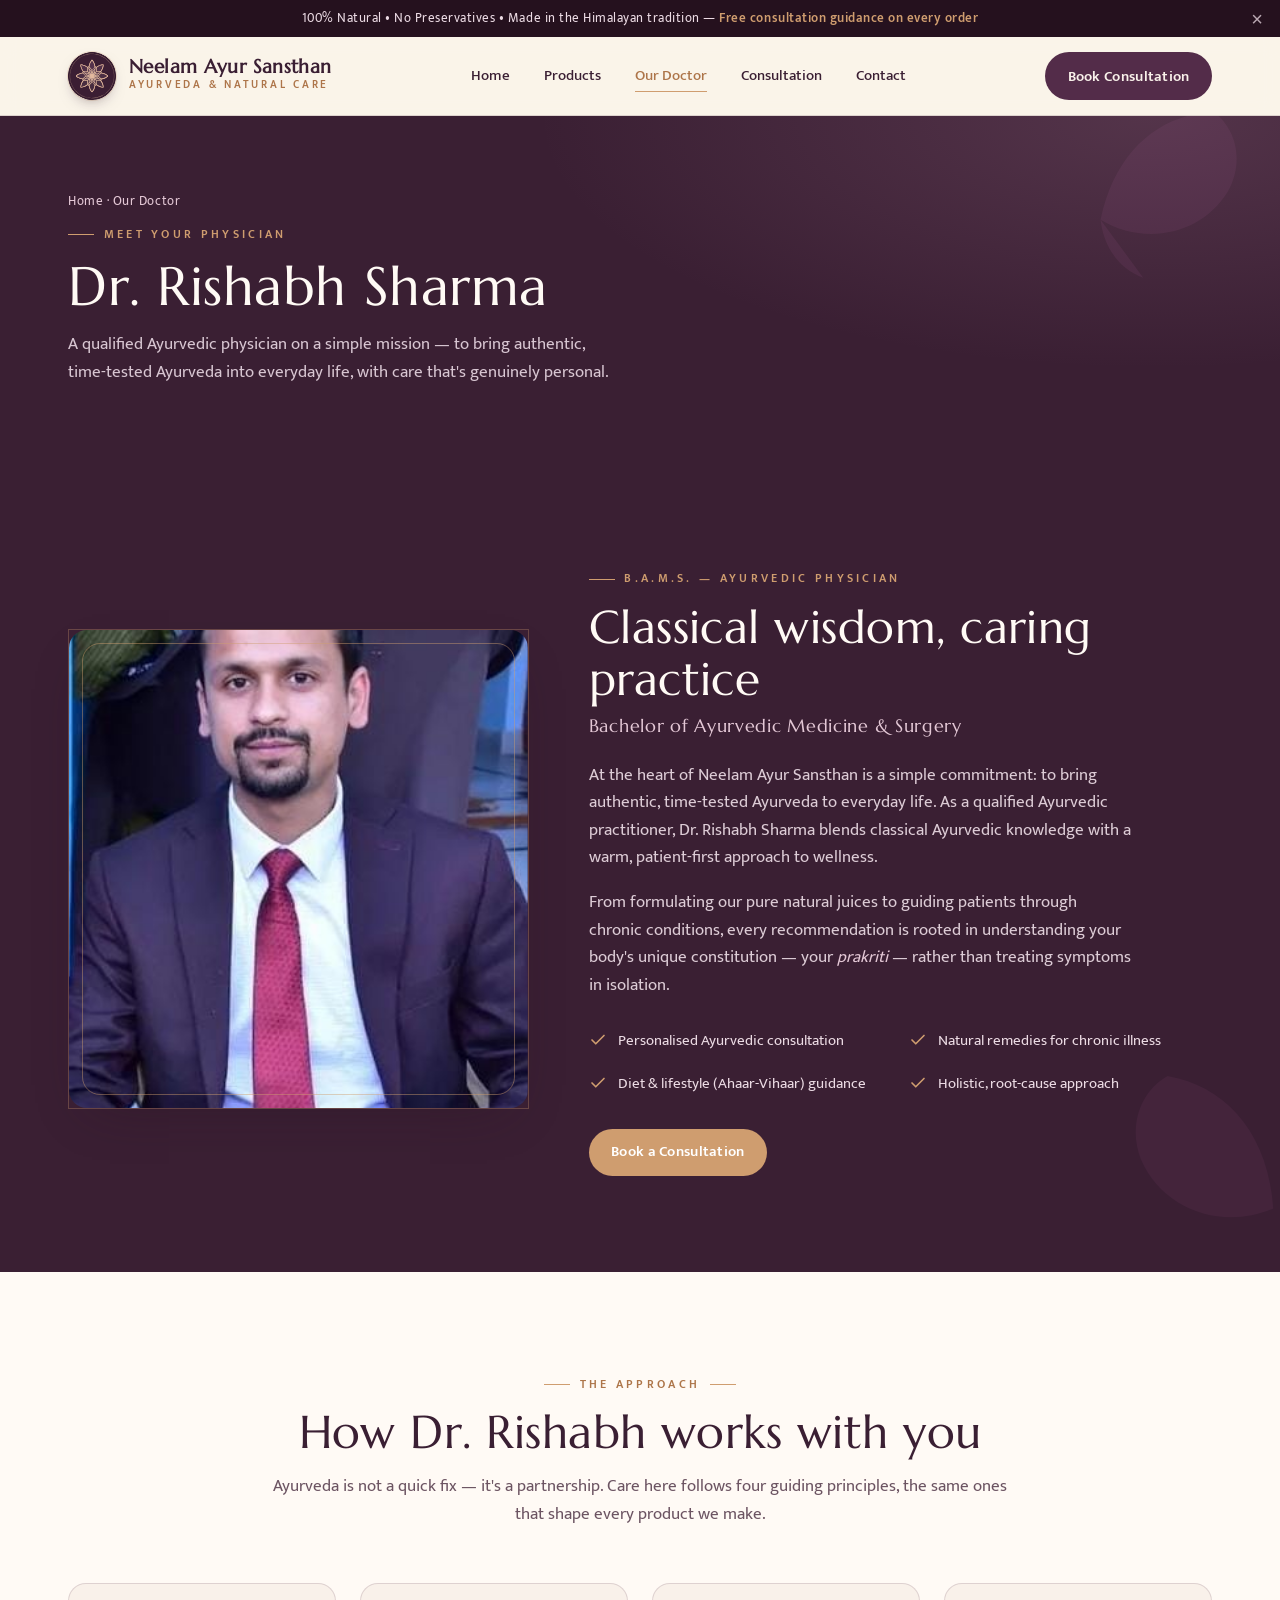
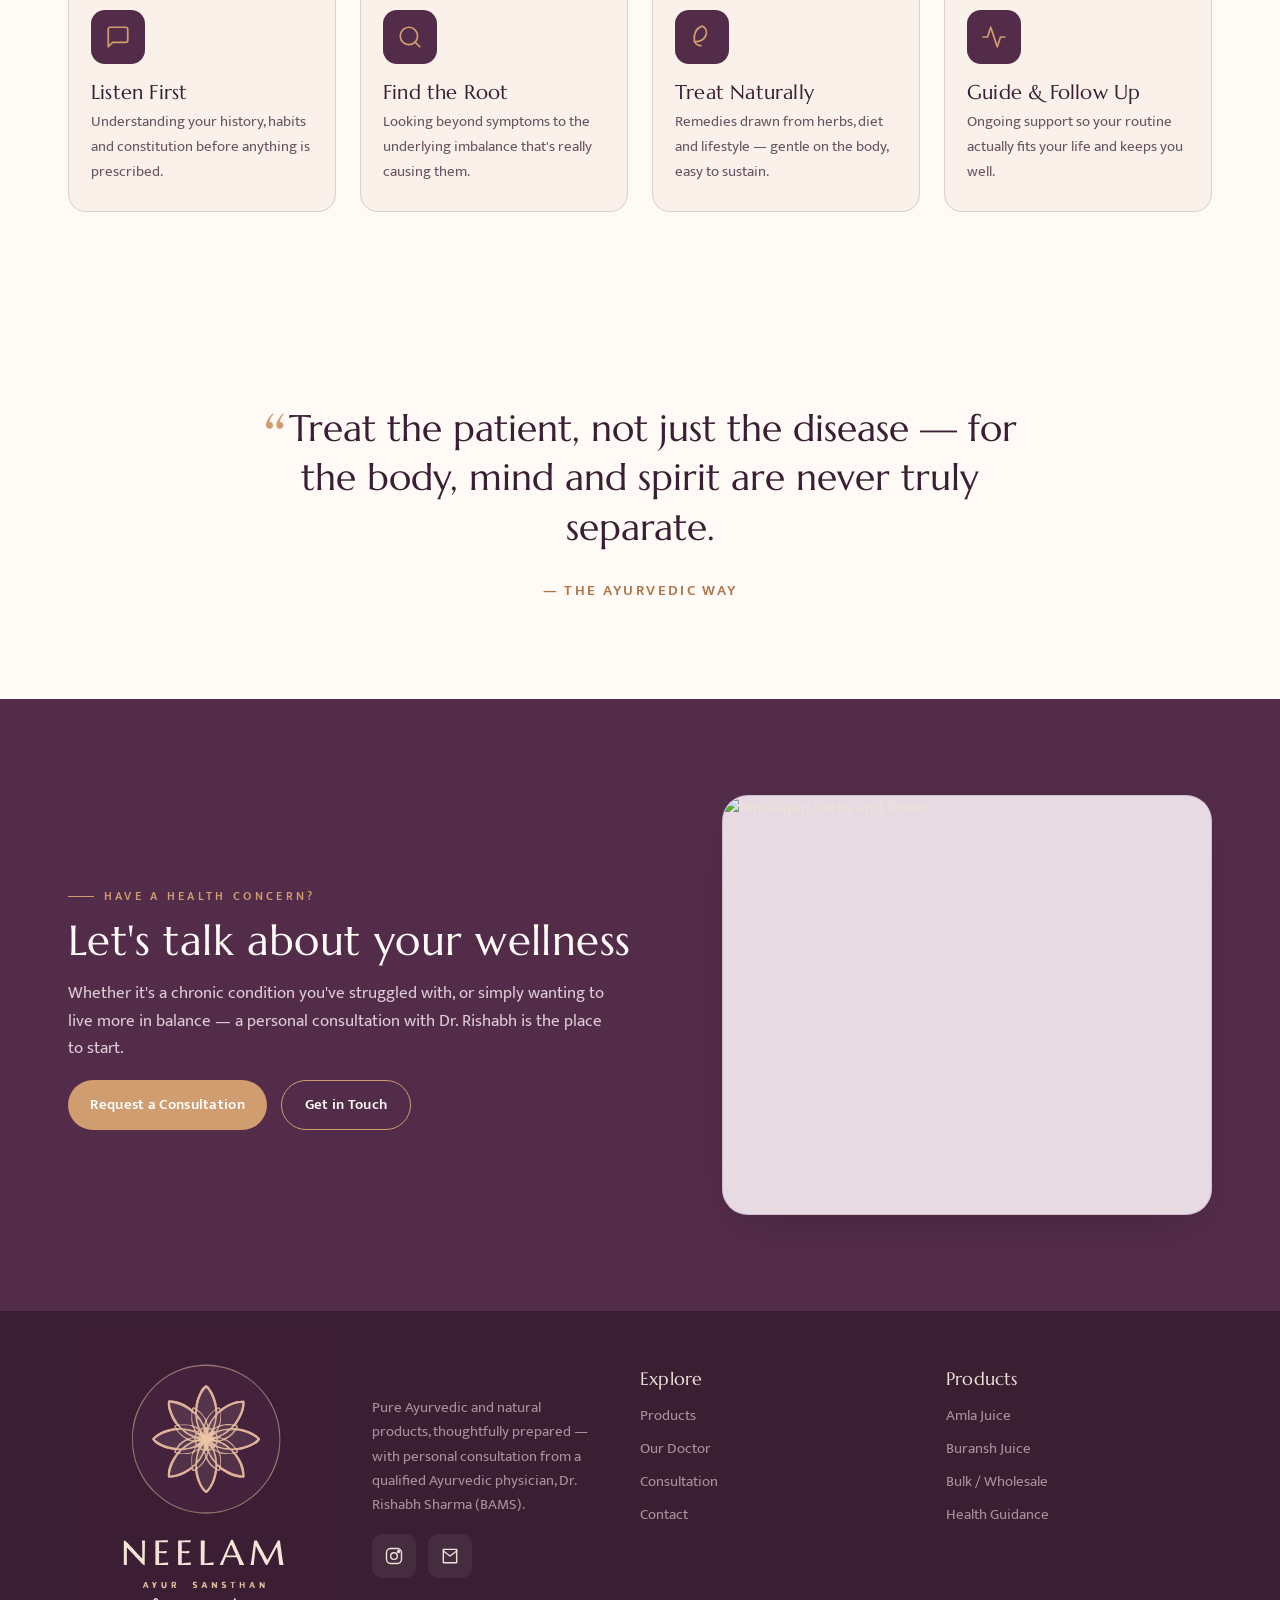
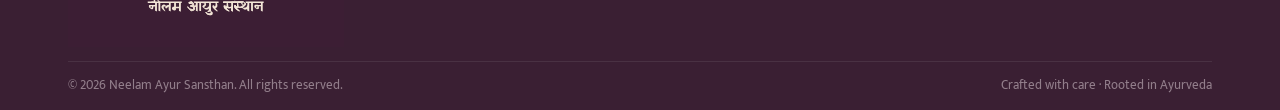
==== commit f53dc866: "Add Dr. Rishabh's photo to the doctor image slots Co-Authored-By: Claude Opus 4.8 (1M context) <nore" ====
--- a/about.html
+++ b/about.html
@@ -56,7 +56,7 @@
   <svg class="leaf-deco leaf-2" viewBox="0 0 24 24" fill="currentColor" style="bottom:-40px;right:-40px;left:auto;width:260px"><path d="M12 2C7 4 4 9 5 16c5 1 10-2 11-7 .5-3-1-6-4-7z"/></svg>
   <div class="wrap about-grid">
     <div class="about-photo reveal">
-      <image-slot id="doc-img" shape="rounded" radius="18" placeholder="Drop Dr. Rishabh's photo"></image-slot>
+      <image-slot id="doc-img" src="uploads/doctor.jpeg" shape="rounded" radius="18" placeholder="Drop Dr. Rishabh's photo"></image-slot>
       <span class="frame"></span>
     </div>
     <div class="about-copy reveal">
--- a/styles.css
+++ b/styles.css
@@ -42,10 +42,11 @@
 .eyebrow.light{color:var(--rose)}
 
 /* ---------- top bar ---------- */
-.topbar{position:relative;background:var(--plum-900);color:#ecdbe4;font-size:.8rem;letter-spacing:.04em;text-align:center;padding:8px 40px}
+.topbar{position:relative;background:var(--plum-900);color:#ecdbe4;font-size:.8rem;letter-spacing:.04em;text-align:center;padding:9px 46px}
 .topbar b{color:var(--rose);font-weight:600}
-.topbar-close{position:absolute;top:50%;right:8px;transform:translateY(-50%);width:30px;height:30px;display:grid;place-items:center;background:none;border:none;border-radius:50%;color:#ecdbe4;font-size:1.25rem;line-height:1;cursor:pointer;opacity:.75;transition:opacity .2s,background .2s}
-.topbar-close:hover{opacity:1;background:rgba(255,255,255,.12)}
+/* dismiss button — prominent, easy-to-tap on phones/tablets; toned down on desktop below */
+.topbar-close{position:absolute;top:50%;right:8px;transform:translateY(-50%);width:34px;height:34px;display:grid;place-items:center;background:rgba(255,255,255,.16);border:none;border-radius:50%;color:#fff;font-size:1.4rem;line-height:1;cursor:pointer;opacity:1;transition:opacity .2s,background .2s;-webkit-tap-highlight-color:transparent}
+.topbar-close:hover{background:rgba(255,255,255,.28)}
 
 /* ---------- nav ---------- */
 header{position:sticky;top:0;z-index:50;background:rgba(250,245,233,.82);backdrop-filter:blur(10px);border-bottom:1px solid var(--line);transition:box-shadow .3s,background .3s}
@@ -327,6 +328,10 @@
    ≥ 1024px — desktop (restores the full multi-column layout)
    ============================================================ */
 @media(min-width:1024px){
+  /* announcement bar — subtle dismiss button on desktop (hover to reveal) */
+  .topbar{padding:8px 40px}
+  .topbar-close{width:30px;height:30px;font-size:1.25rem;background:none;color:#ecdbe4;opacity:.75}
+  .topbar-close:hover{opacity:1;background:rgba(255,255,255,.12)}
   .nav{height:78px;gap:0}
   .brand{flex:0 0 auto;gap:13px}
   .brandmark{width:48px;height:48px}
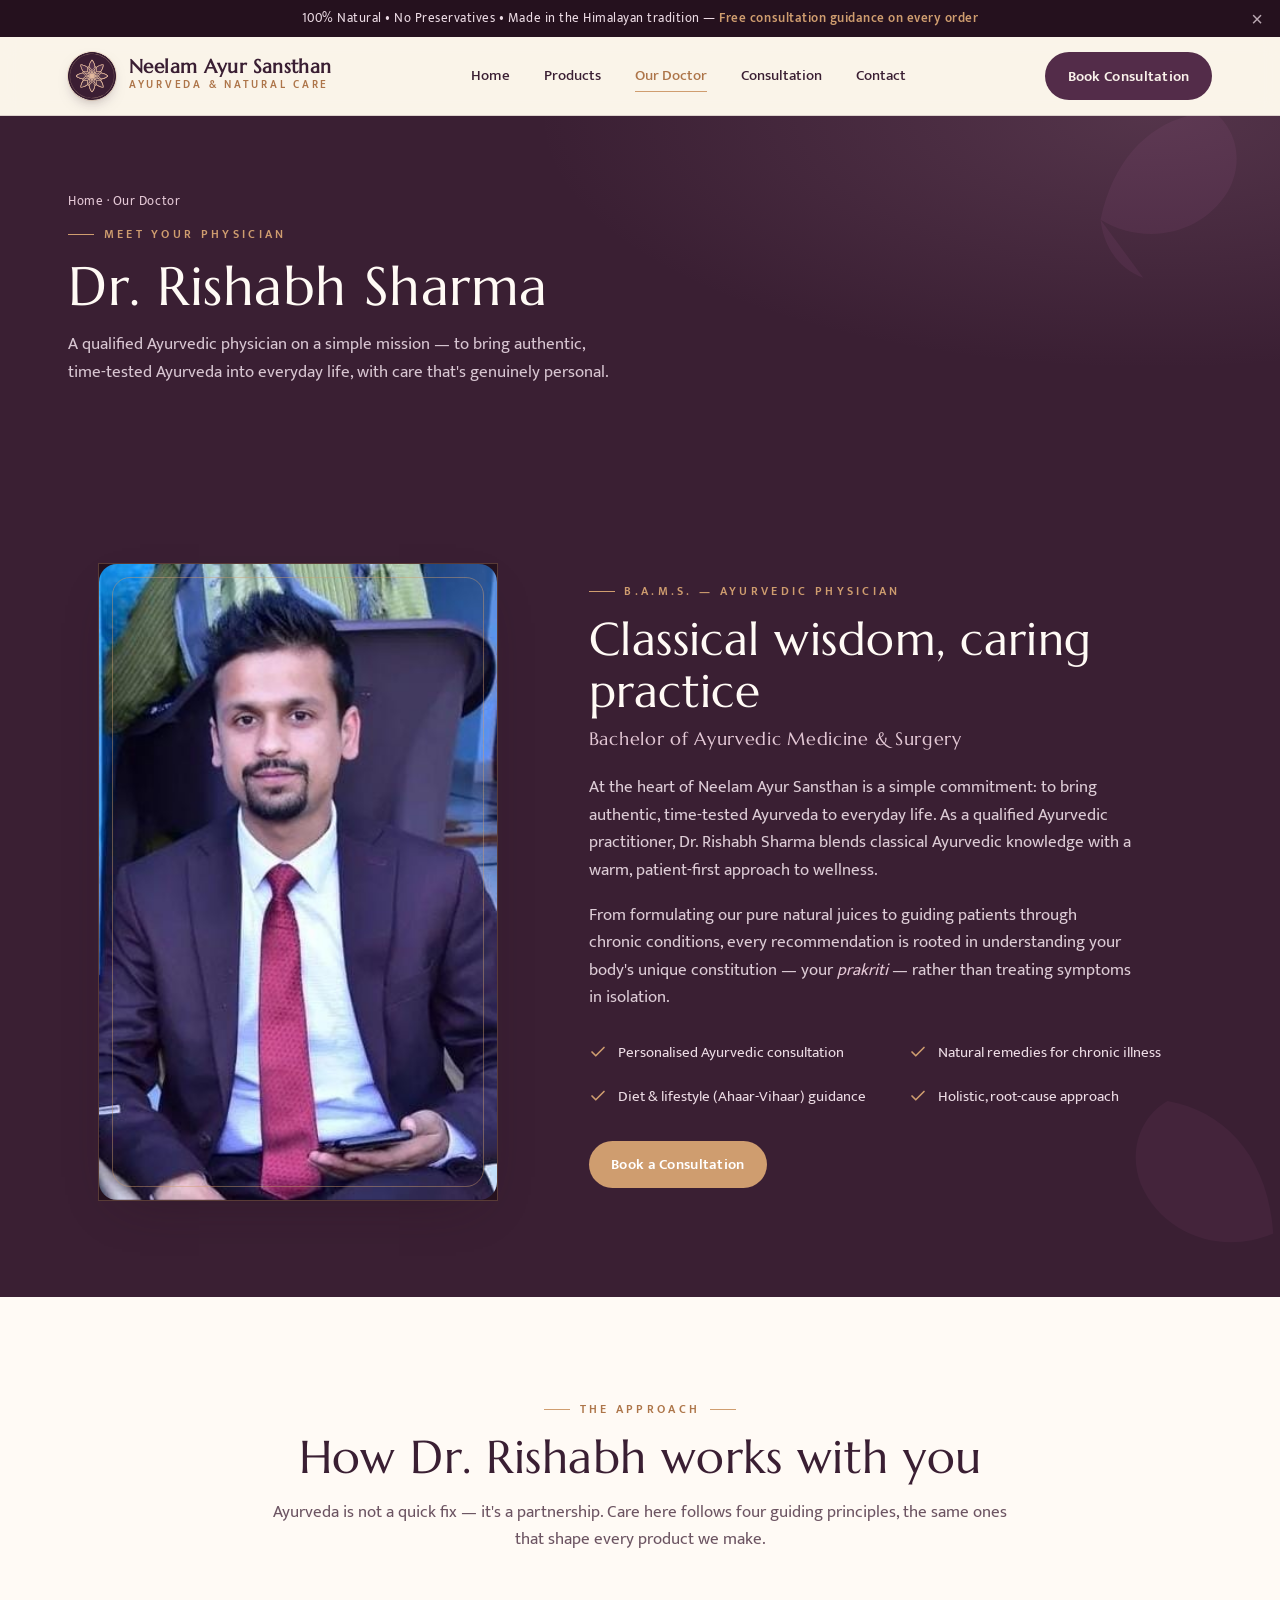
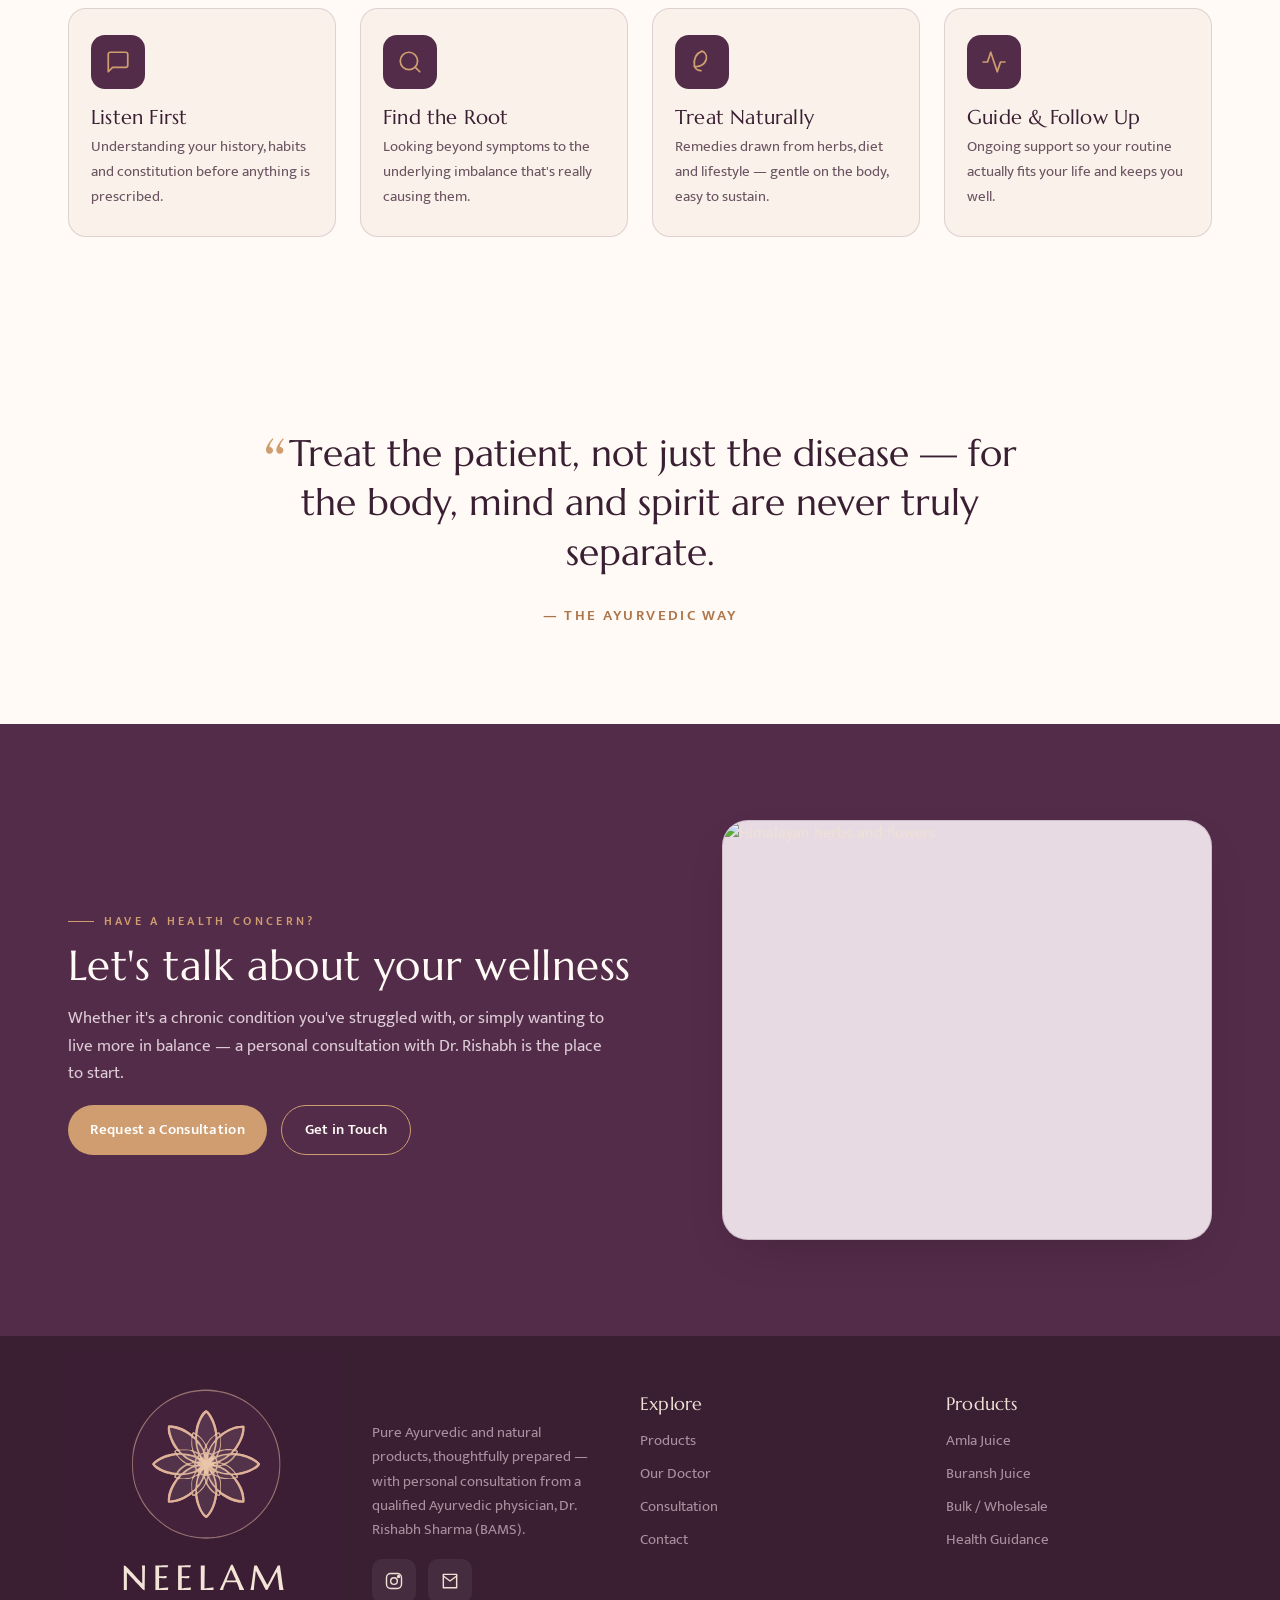
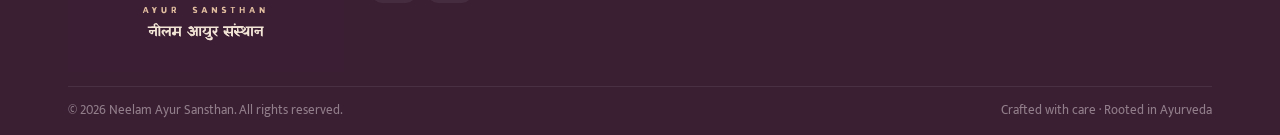
==== commit c98569c4: "Show the doctor portrait uncropped in a portrait-shaped frame The photo is a 349x557 portrait but th" ====
--- a/about.html
+++ b/about.html
@@ -56,7 +56,7 @@
   <svg class="leaf-deco leaf-2" viewBox="0 0 24 24" fill="currentColor" style="bottom:-40px;right:-40px;left:auto;width:260px"><path d="M12 2C7 4 4 9 5 16c5 1 10-2 11-7 .5-3-1-6-4-7z"/></svg>
   <div class="wrap about-grid">
     <div class="about-photo reveal">
-      <image-slot id="doc-img" src="uploads/doctor.jpeg" shape="rounded" radius="18" placeholder="Drop Dr. Rishabh's photo"></image-slot>
+      <image-slot id="doc-img" src="uploads/doctor.jpeg" fit="contain" shape="rounded" radius="18" placeholder="Drop Dr. Rishabh's photo"></image-slot>
       <span class="frame"></span>
     </div>
     <div class="about-copy reveal">
--- a/styles.css
+++ b/styles.css
@@ -178,8 +178,10 @@
 .about{background:var(--plum-800);color:var(--sand);position:relative;overflow:hidden}
 .about .leaf-deco{color:var(--plum-700);opacity:.4}
 .about-grid{display:grid;grid-template-columns:1fr;gap:36px;align-items:center;position:relative;z-index:2}
-.about-photo{position:relative}
-.about-photo image-slot,.about-photo .media-frame{width:100%;height:340px;border:1px solid rgba(207,157,111,.3);box-shadow:var(--shadow)}
+.about-photo{position:relative;width:100%;max-width:340px;justify-self:center}
+/* doctor portrait — sized to the photo's aspect so it shows in full, never cropped */
+.about-photo image-slot{width:100%;height:auto;aspect-ratio:349/557;border:1px solid rgba(207,157,111,.3);box-shadow:var(--shadow);background:var(--plum-900);display:block}
+.about-photo .media-frame{width:100%;height:340px;border:1px solid rgba(207,157,111,.3);box-shadow:var(--shadow)}
 .about-photo .frame{position:absolute;inset:14px;border:1px solid rgba(207,157,111,.45);border-radius:18px;pointer-events:none}
 .about .eyebrow{color:var(--rose)}
 .about h2{font-size:clamp(1.9rem,5.2vw,2.9rem);color:var(--cream);margin:.8rem 0 .4rem}
@@ -295,7 +297,8 @@
   .hero-badge{padding:16px 20px}
   .media-frame,.band .media-frame{height:400px}
   .pd-media{height:360px}
-  .about-photo image-slot,.about-photo .media-frame{height:420px}
+  .about-photo{max-width:360px}
+  .about-photo .media-frame{height:420px}
   .val-grid{grid-template-columns:1fr 1fr;gap:20px}
   .steps-grid{grid-template-columns:1fr 1fr}
   .ail-grid{grid-template-columns:1fr 1fr;gap:14px;margin-top:34px}
@@ -366,7 +369,8 @@
   .pd-media{height:460px}
 
   .about-grid{grid-template-columns:.85fr 1.15fr;gap:60px}
-  .about-photo image-slot,.about-photo .media-frame{height:480px}
+  .about-photo{max-width:400px}
+  .about-photo .media-frame{height:480px}
   .about p{font-size:1.04rem}
 
   .consult-grid{grid-template-columns:1.1fr .9fr;gap:56px}
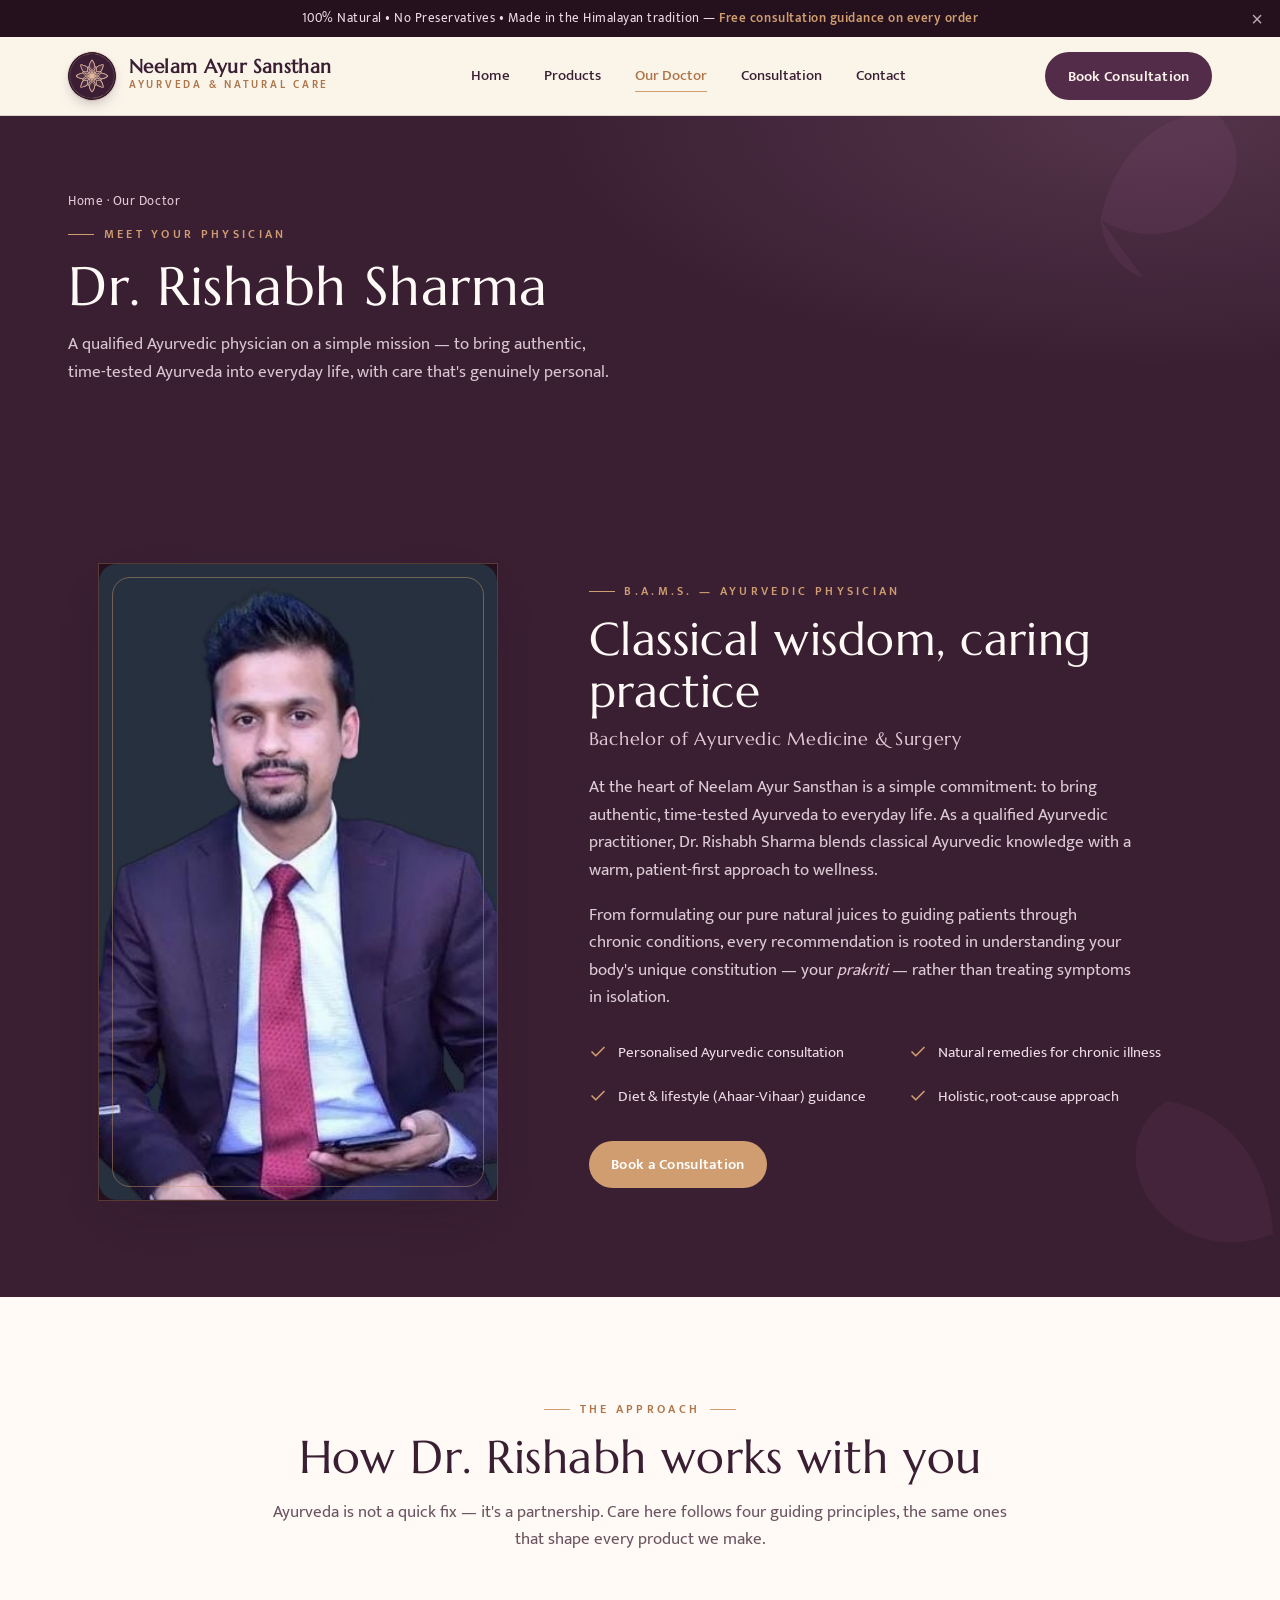
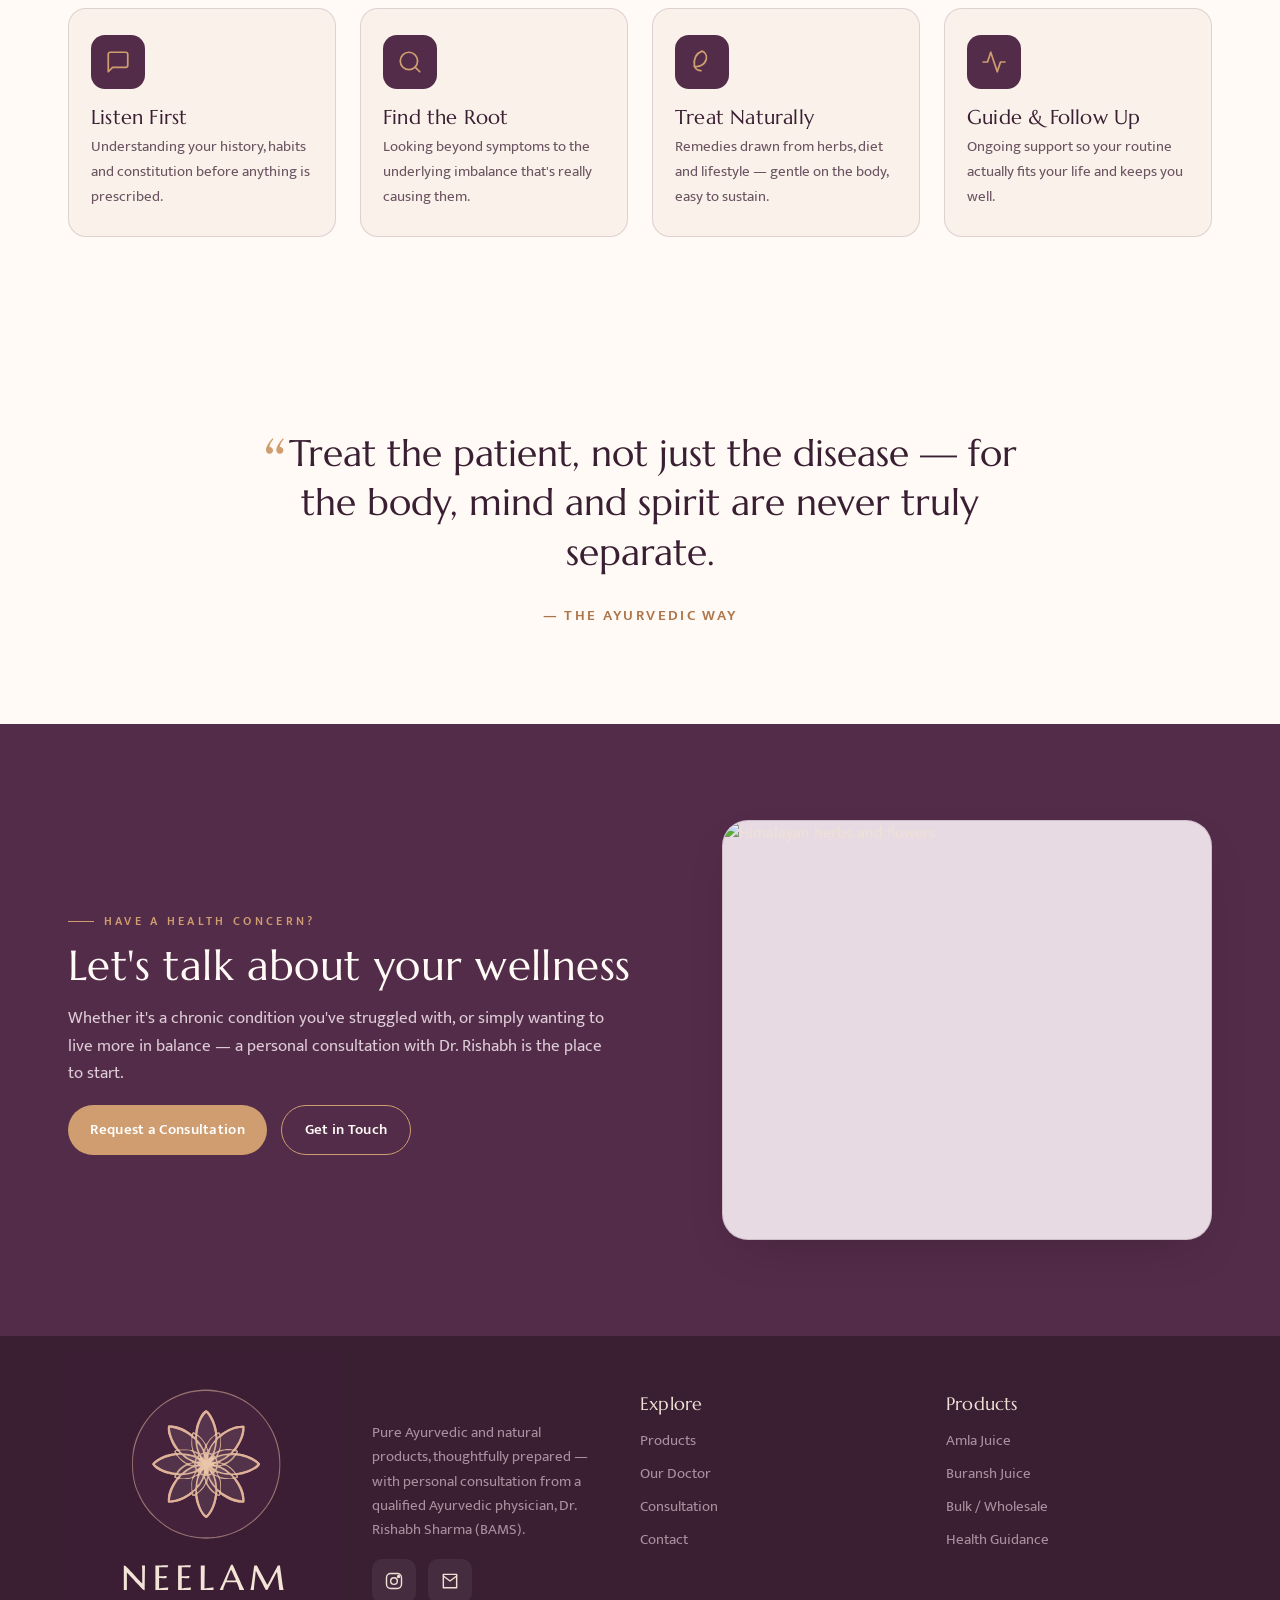
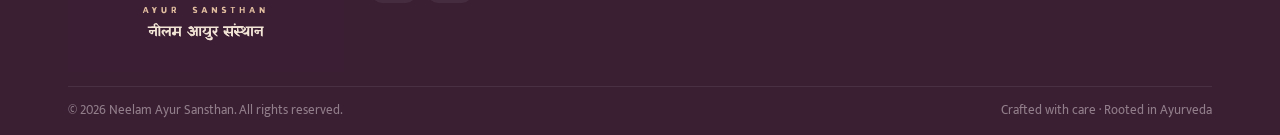
==== commit f95e9305: "Cache-bust the doctor photo URL so the navy version loads Browsers were holding the old office-backg" ====
--- a/about.html
+++ b/about.html
@@ -56,7 +56,7 @@
   <svg class="leaf-deco leaf-2" viewBox="0 0 24 24" fill="currentColor" style="bottom:-40px;right:-40px;left:auto;width:260px"><path d="M12 2C7 4 4 9 5 16c5 1 10-2 11-7 .5-3-1-6-4-7z"/></svg>
   <div class="wrap about-grid">
     <div class="about-photo reveal">
-      <image-slot id="doc-img" src="uploads/doctor.jpeg" fit="contain" shape="rounded" radius="18" placeholder="Drop Dr. Rishabh's photo"></image-slot>
+      <image-slot id="doc-img" src="uploads/doctor.jpeg?v=2" fit="contain" shape="rounded" radius="18" placeholder="Drop Dr. Rishabh's photo"></image-slot>
       <span class="frame"></span>
     </div>
     <div class="about-copy reveal">
